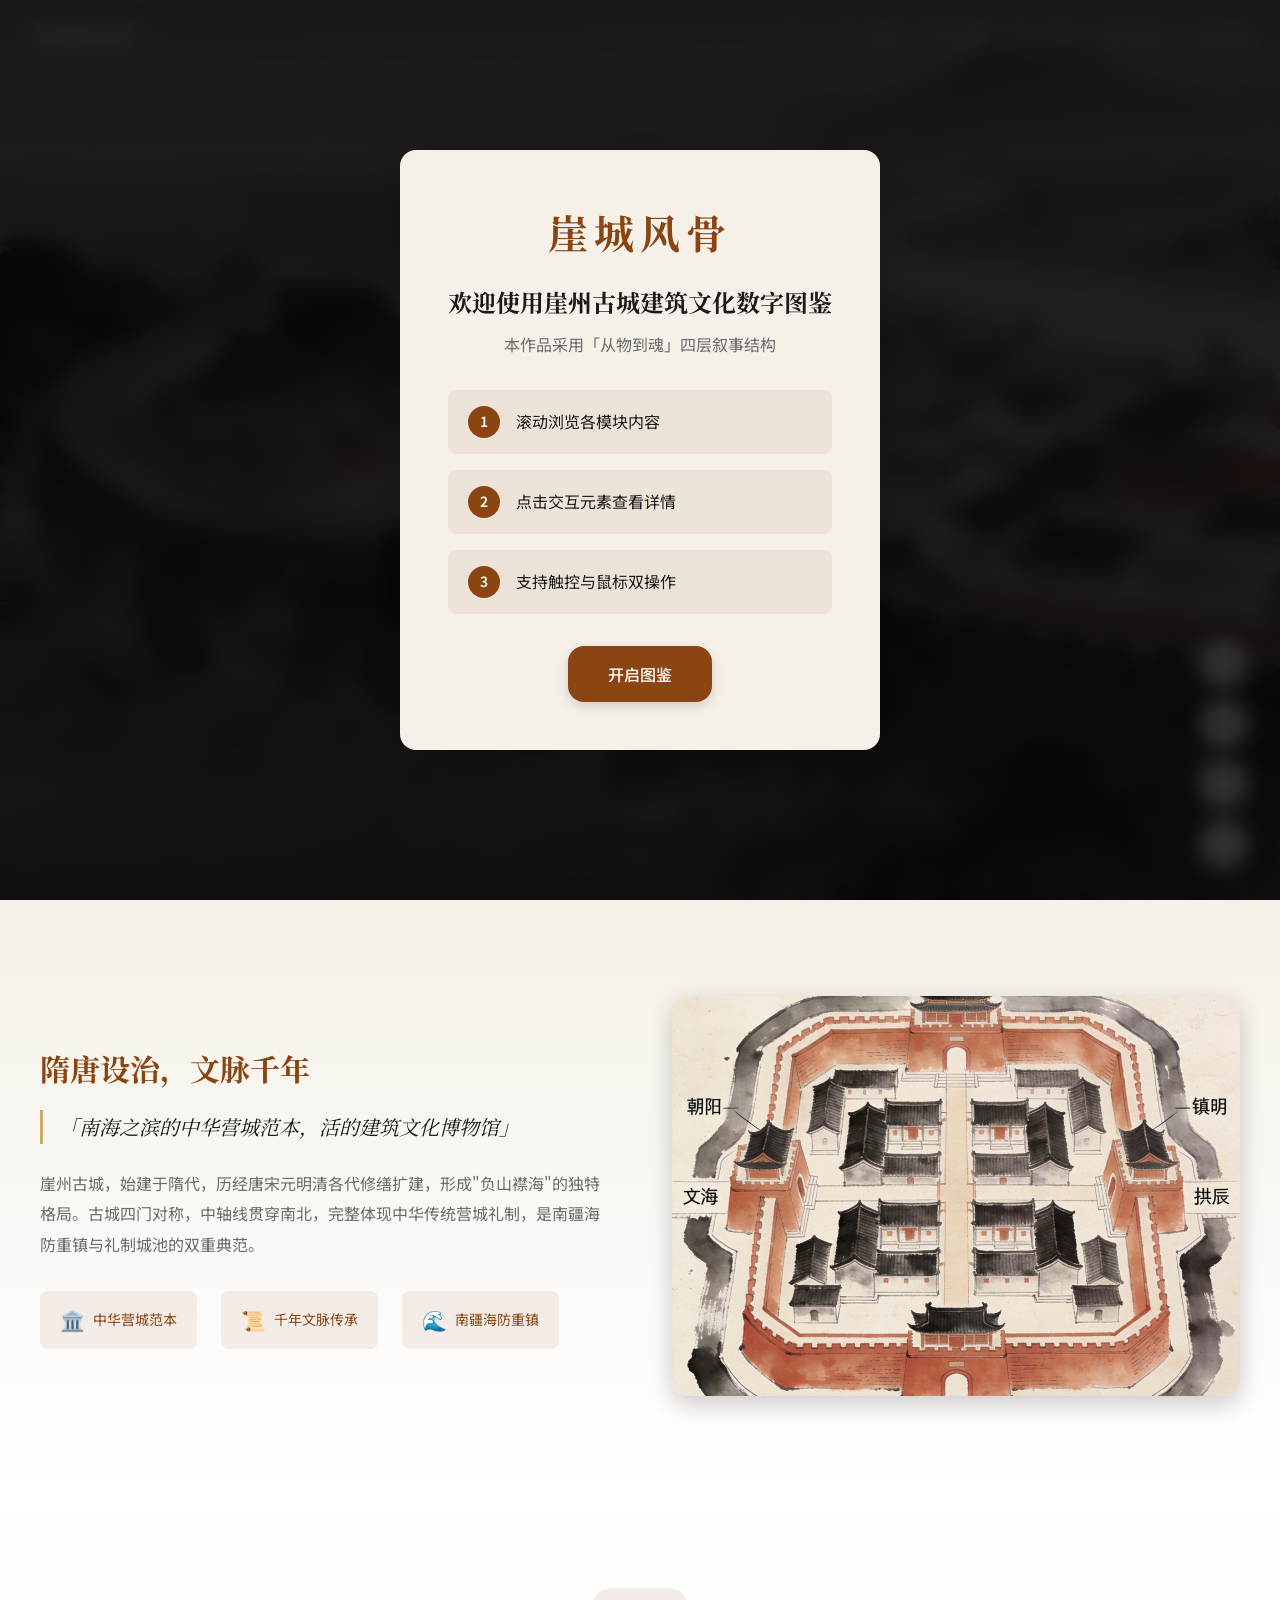
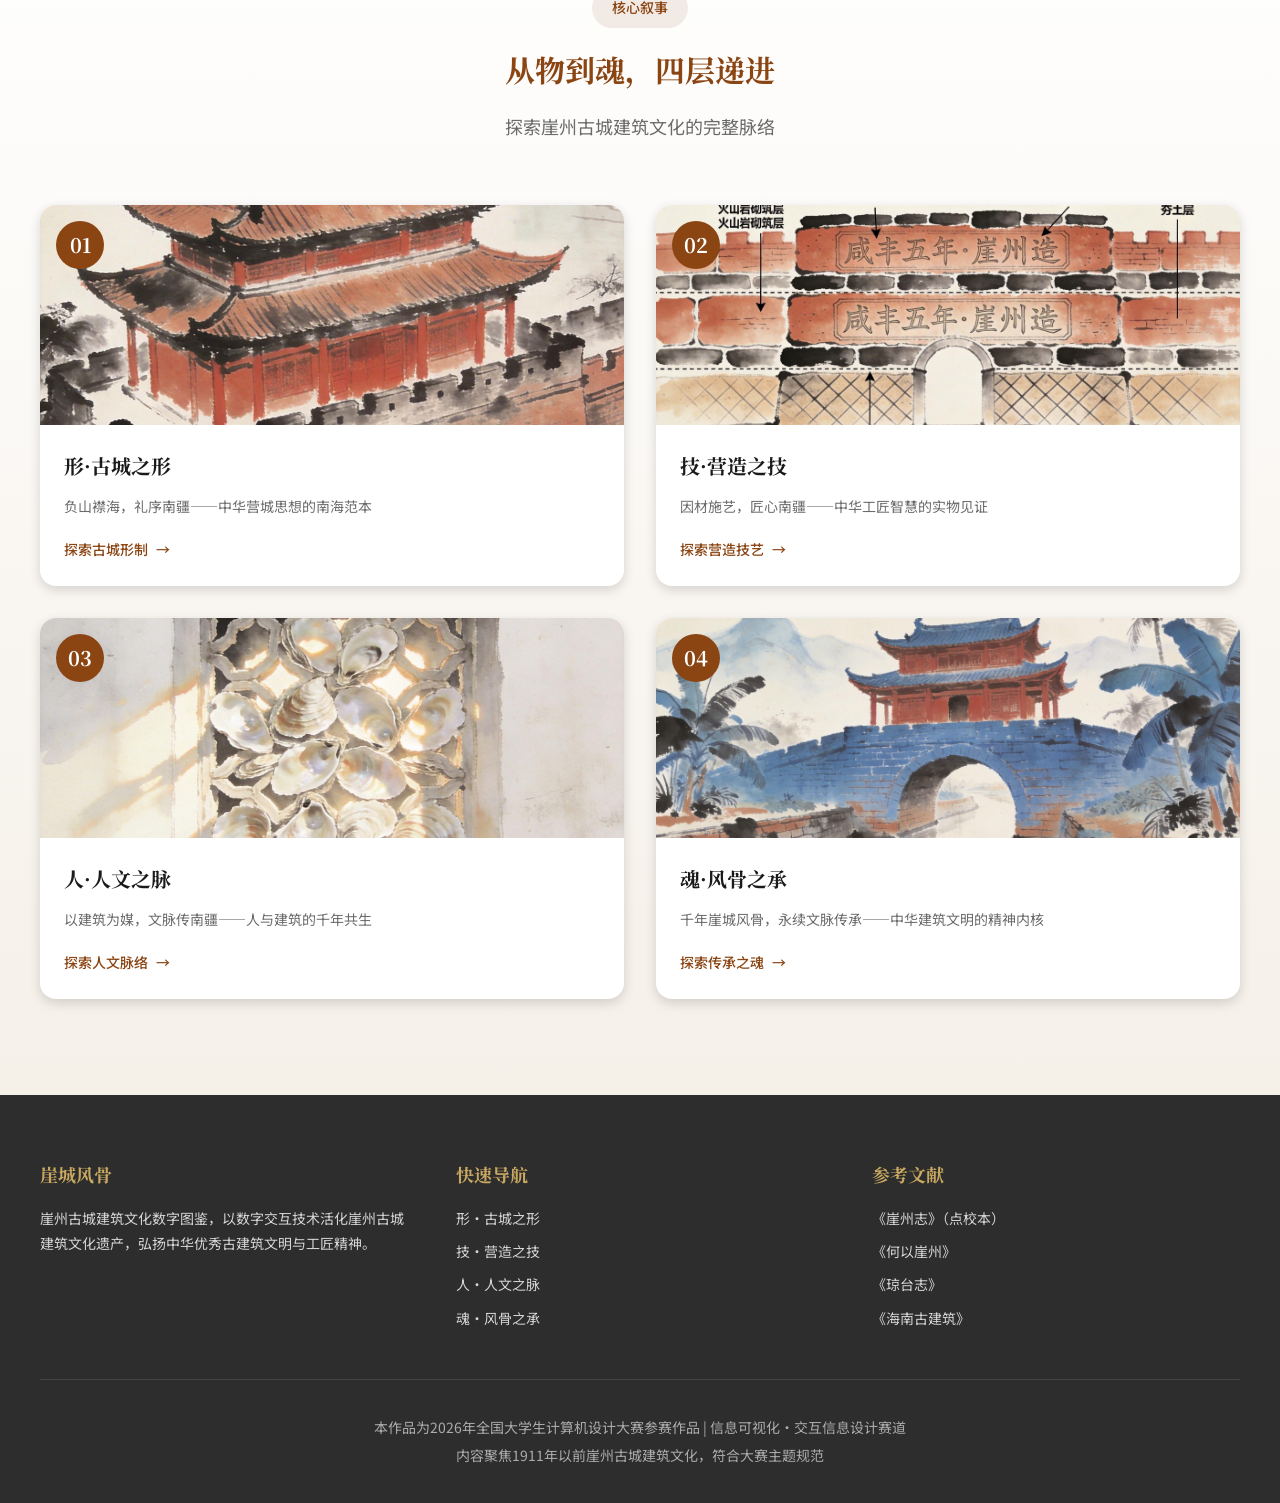
==== index.html @ cbce1f26 "Initial commit" ====
<!DOCTYPE html>
<html lang="zh-CN">
<head>
    <meta charset="UTF-8">
    <meta name="viewport" content="width=device-width, initial-scale=1.0">
    <meta name="description" content="崖城风骨——崖州古城建筑文化数字图鉴，全国大学生计算机设计大赛交互信息设计作品">
    <title>崖城风骨——崖州古城建筑文化数字图鉴</title>
    <link rel="stylesheet" href="css/global.css">
    <link rel="stylesheet" href="css/index.css">
    <link rel="preconnect" href="https://fonts.googleapis.com">
    <link href="https://fonts.googleapis.com/css2?family=Noto+Serif+SC:wght@400;600;700&family=Noto+Sans+SC:wght@300;400;500;700&display=swap" rel="stylesheet">
</head>
<body>
    <!-- 页面进度条 -->
    <div class="page-progress"></div>

    <!-- 引导蒙层 -->
    <div class="guide-overlay">
        <div class="guide-content">
            <div class="guide-logo">崖城风骨</div>
            <h3>欢迎使用崖州古城建筑文化数字图鉴</h3>
            <p class="guide-subtitle">本作品采用「从物到魂」四层叙事结构</p>
            <div class="guide-steps">
                <div class="guide-step">
                    <span class="step-num">1</span>
                    <span>滚动浏览各模块内容</span>
                </div>
                <div class="guide-step">
                    <span class="step-num">2</span>
                    <span>点击交互元素查看详情</span>
                </div>
                <div class="guide-step">
                    <span class="step-num">3</span>
                    <span>支持触控与鼠标双操作</span>
                </div>
            </div>
            <button id="guide-close" class="btn-primary">开启图鉴</button>
        </div>
    </div>

    <!-- 弹窗 -->
    <div class="modal">
        <div class="modal-content">
            <button class="modal-close">&times;</button>
            <div class="modal-body"></div>
        </div>
    </div>

    <!-- 全局导航 -->
    <nav class="navbar">
        <div class="nav-brand">
            <span class="nav-logo">崖城风骨</span>
        </div>
        <ul class="nav-menu">
            <li><a href="index.html" class="nav-link active">首页</a></li>
            <li><a href="pages/page-shape.html" class="nav-link">形·古城</a></li>
            <li><a href="pages/page-technology.html" class="nav-link">技·营造</a></li>
            <li><a href="pages/page-people.html" class="nav-link">人·人文</a></li>
            <li><a href="pages/page-spirit.html" class="nav-link">魂·传承</a></li>
            <li><a href="pages/page-intro.html" class="nav-link">设计说明</a></li>
        </ul>
        <button class="nav-toggle">
            <span></span>
            <span></span>
            <span></span>
        </button>
    </nav>

    <!-- 全局控件 -->
    <!-- 智能信息查询助手 -->
    <div class="assistant-float" id="assistant-float">
        <div class="assistant-header" id="assistant-header">
            <div class="assistant-title">
                <span class="assistant-icon">🤖</span>
                <span>崖城智查</span>
            </div>
            <div class="assistant-controls">
                <button class="assistant-btn" id="assistant-min" title="最小化">
                    <svg viewBox="0 0 24 24" fill="none" stroke="currentColor" stroke-width="2">
                        <line x1="6" y1="12" x2="18" y2="12"/>
                    </svg>
                </button>
                <button class="assistant-btn" id="assistant-close" title="关闭">
                    <svg viewBox="0 0 24 24" fill="none" stroke="currentColor" stroke-width="2">
                        <line x1="18" y1="6" x2="6" y2="18"/>
                        <line x1="6" y1="6" x2="18" y2="18"/>
                    </svg>
                </button>
            </div>
        </div>
        
        <div class="assistant-content">
            <div class="assistant-search">
                <input type="text" id="assistant-input" placeholder="搜索崖州古城相关信息..." />
                <button id="assistant-search-btn">
                    <svg viewBox="0 0 24 24" fill="none" stroke="currentColor" stroke-width="2">
                        <circle cx="11" cy="11" r="8"/>
                        <line x1="21" y1="21" x2="16.65" y2="16.65"/>
                    </svg>
                </button>
            </div>
            
            <div class="assistant-categories">
                <button class="category-btn active" data-category="all">全部</button>
                <button class="category-btn" data-category="history">历史沿革</button>
                <button class="category-btn" data-category="officials">官员信息</button>
                <button class="category-btn" data-category="architecture">建筑布局</button>
                <button class="category-btn" data-category="literature">历史文献</button>
            </div>
            
            <div class="assistant-results" id="assistant-results">
                <div class="results-loading" id="results-loading">
                    <div class="loading-spinner"></div>
                    <span>正在查询中...</span>
                </div>
                <div class="results-empty" id="results-empty">
                    <span>暂无搜索结果，请输入关键词查询</span>
                </div>
                <div class="results-list" id="results-list"></div>
            </div>
            
            <div class="assistant-pagination" id="assistant-pagination"></div>
        </div>
        
        <div class="assistant-resize" id="assistant-resize"></div>
    </div>
    
    <div class="global-controls">
        <button id="assistant-toggle" class="control-btn" title="智能助手">
            <span>🤖</span>
        </button>
        <button id="audio-btn" class="control-btn" title="背景音乐">
            <svg viewBox="0 0 24 24" fill="none" stroke="currentColor" stroke-width="2">
                <path d="M11 5L6 9H2v6h4l5 4V5z"/>
                <line x1="23" y1="9" x2="17" y2="15"/>
                <line x1="17" y1="9" x2="23" y2="15"/>
            </svg>
        </button>
        <button id="font-btn" class="control-btn" title="字体大小">
            <svg viewBox="0 0 24 24" fill="none" stroke="currentColor" stroke-width="2">
                <path d="M4 7V4h16v3M9 20h6M12 4v16"/>
            </svg>
        </button>
        <button id="top-btn" class="control-btn" title="回到顶部">
            <svg viewBox="0 0 24 24" fill="none" stroke="currentColor" stroke-width="2">
                <path d="M12 19V5M5 12l7-7 7 7"/>
            </svg>
        </button>
    </div>

    <!-- 首屏KV -->
    <section class="hero">
        <div class="hero-bg">
            <img src="images/bg/hero-bg.jpg" alt="崖州古城">
        </div>
        <div class="hero-overlay"></div>
        <div class="hero-particles" id="hero-particles"></div>
        <div class="hero-content">
            <div class="hero-badge">全国大学生计算机设计大赛参赛作品</div>
            <h1 class="hero-title">
                <span class="title-main">崖城风骨</span>
                <span class="title-sub">——崖州古城建筑文化数字图鉴</span>
            </h1>
            <p class="hero-desc">中华传统营城理念的南疆实践</p>
            <div class="hero-stats">
                <div class="stat-item">
                    <span class="stat-num">1300</span>
                    <span class="stat-label">年历史</span>
                </div>
                <div class="stat-divider"></div>
                <div class="stat-item">
                    <span class="stat-num">4</span>
                    <span class="stat-label">座城门</span>
                </div>
                <div class="stat-divider"></div>
                <div class="stat-item">
                    <span class="stat-num">6</span>
                    <span class="stat-label">大维度</span>
                </div>
            </div>
            <button id="start-btn" class="btn-start">
                <span>开启崖州风骨之旅</span>
                <svg viewBox="0 0 24 24" fill="none" stroke="currentColor" stroke-width="2">
                    <path d="M7 13l5 5 5-5M7 6l5 5 5-5"/>
                </svg>
            </button>
        </div>
        <div class="scroll-hint">
            <span>向下滚动探索</span>
            <div class="scroll-arrow"></div>
        </div>
    </section>

    <!-- 叙事开篇 -->
    <section class="intro-section">
        <div class="container">
            <div class="intro-content scroll-reveal">
                <div class="intro-text">
                    <h2 class="section-title">隋唐设治，文脉千年</h2>
                    <p class="intro-quote">「南海之滨的中华营城范本，活的建筑文化博物馆」</p>
                    <p class="intro-desc">崖州古城，始建于隋代，历经唐宋元明清各代修缮扩建，形成"负山襟海"的独特格局。古城四门对称，中轴线贯穿南北，完整体现中华传统营城礼制，是南疆海防重镇与礼制城池的双重典范。</p>
                    <div class="intro-features">
                        <div class="feature-item">
                            <span class="feature-icon">🏛️</span>
                            <span>中华营城范本</span>
                        </div>
                        <div class="feature-item">
                            <span class="feature-icon">📜</span>
                            <span>千年文脉传承</span>
                        </div>
                        <div class="feature-item">
                            <span class="feature-icon">🌊</span>
                            <span>南疆海防重镇</span>
                        </div>
                    </div>
                </div>
                <div class="intro-image">
                    <img src="images/content/city-plan.jpg" alt="崖州古城平面图">
                </div>
            </div>
        </div>
    </section>

    <!-- 四层叙事入口 -->
    <section class="narrative-section" id="narrative">
        <div class="container">
            <div class="section-header scroll-reveal">
                <span class="section-tag">核心叙事</span>
                <h2 class="section-title">从物到魂，四层递进</h2>
                <p class="section-subtitle">探索崖州古城建筑文化的完整脉络</p>
            </div>
            <div class="narrative-cards">
                <a href="pages/page-shape.html" class="narrative-card scroll-reveal delay-1">
                    <div class="card-image">
                        <img src="images/content/gate-south.jpg" alt="古城之形">
                        <div class="card-overlay">
                            <span class="card-num">01</span>
                        </div>
                    </div>
                    <div class="card-content">
                        <h3>形·古城之形</h3>
                        <p>负山襟海，礼序南疆——中华营城思想的南海范本</p>
                        <span class="card-link">探索古城形制 <span class="arrow">→</span></span>
                    </div>
                </a>
                <a href="pages/page-technology.html" class="narrative-card scroll-reveal delay-2">
                    <div class="card-image">
                        <img src="images/content/wall-structure.jpg" alt="营造之技">
                        <div class="card-overlay">
                            <span class="card-num">02</span>
                        </div>
                    </div>
                    <div class="card-content">
                        <h3>技·营造之技</h3>
                        <p>因材施艺，匠心南疆——中华工匠智慧的实物见证</p>
                        <span class="card-link">探索营造技艺 <span class="arrow">→</span></span>
                    </div>
                </a>
                <a href="pages/page-people.html" class="narrative-card scroll-reveal delay-3">
                    <div class="card-image">
                        <img src="images/content/oyster-window.jpg" alt="人文之脉">
                        <div class="card-overlay">
                            <span class="card-num">03</span>
                        </div>
                    </div>
                    <div class="card-content">
                        <h3>人·人文之脉</h3>
                        <p>以建筑为媒，文脉传南疆——人与建筑的千年共生</p>
                        <span class="card-link">探索人文脉络 <span class="arrow">→</span></span>
                    </div>
                </a>
                <a href="pages/page-spirit.html" class="narrative-card scroll-reveal delay-4">
                    <div class="card-image">
                        <img src="images/content/guangji-bridge.jpg" alt="风骨之承">
                        <div class="card-overlay">
                            <span class="card-num">04</span>
                        </div>
                    </div>
                    <div class="card-content">
                        <h3>魂·风骨之承</h3>
                        <p>千年崖城风骨，永续文脉传承——中华建筑文明的精神内核</p>
                        <span class="card-link">探索传承之魂 <span class="arrow">→</span></span>
                    </div>
                </a>
            </div>
        </div>
    </section>

    <!-- 页脚 -->
    <footer class="footer">
        <div class="footer-content">
            <div class="footer-section">
                <h4>崖城风骨</h4>
                <p>崖州古城建筑文化数字图鉴，以数字交互技术活化崖州古城建筑文化遗产，弘扬中华优秀古建筑文明与工匠精神。</p>
            </div>
            <div class="footer-section">
                <h4>快速导航</h4>
                <ul>
                    <li><a href="pages/page-shape.html">形·古城之形</a></li>
                    <li><a href="pages/page-technology.html">技·营造之技</a></li>
                    <li><a href="pages/page-people.html">人·人文之脉</a></li>
                    <li><a href="pages/page-spirit.html">魂·风骨之承</a></li>
                </ul>
            </div>
            <div class="footer-section">
                <h4>参考文献</h4>
                <ul>
                    <li>《崖州志》（点校本）</li>
                    <li>《何以崖州》</li>
                    <li>《琼台志》</li>
                    <li>《海南古建筑》</li>
                </ul>
            </div>
        </div>
        <div class="footer-bottom">
            <p>本作品为2026年全国大学生计算机设计大赛参赛作品 | 信息可视化·交互信息设计赛道</p>
            <p>内容聚焦1911年以前崖州古城建筑文化，符合大赛主题规范</p>
        </div>
    </footer>

    <script src="js/global.js"></script>
    <script src="js/index.js"></script>
</body>
</html>
---- css/global.css ----
/**
 * 全局样式 - 崖城风骨
 * 国赛级多页面Web作品
 */

/* ===== CSS变量定义 ===== */
:root {
    /* 主色调 */
    --color-rock: #2D2D2D;
    --color-rock-light: #3D3D3D;
    --color-ochre: #8B4513;
    --color-ochre-light: #A0522D;
    --color-river: #2F5D7A;
    --color-river-light: #4A7A9A;
    --color-paper: #F5F0E8;
    --color-paper-dark: #E8E0D0;
    --color-gold: #C9A961;
    --color-gold-light: #D4B872;
    --color-ink: #1A1A1A;
    --color-stone: #6B6B6B;
    --color-white: #FFFFFF;
    
    /* 辅助色 */
    --color-wood: #8B7355;
    --color-stone-blue: #4A5568;
    
    /* 字体 */
    --font-serif: 'Noto Serif SC', 'Source Han Serif SC', 'SimSun', serif;
    --font-sans: 'Noto Sans SC', 'Source Han Sans SC', 'Microsoft YaHei', sans-serif;
    
    /* 间距 */
    --spacing-xs: 0.5rem;
    --spacing-sm: 1rem;
    --spacing-md: 1.5rem;
    --spacing-lg: 2rem;
    --spacing-xl: 3rem;
    --spacing-2xl: 4rem;
    
    /* 圆角 */
    --radius-sm: 4px;
    --radius-md: 8px;
    --radius-lg: 16px;
    --radius-xl: 24px;
    
    /* 阴影 */
    --shadow-sm: 0 2px 4px rgba(0, 0, 0, 0.1);
    --shadow-md: 0 4px 12px rgba(0, 0, 0, 0.15);
    --shadow-lg: 0 8px 24px rgba(0, 0, 0, 0.2);
    --shadow-xl: 0 16px 48px rgba(0, 0, 0, 0.25);
    
    /* 过渡 */
    --transition-fast: 0.2s ease;
    --transition-normal: 0.3s ease;
    --transition-slow: 0.5s ease;
    
    /* 字体大小 */
    --text-xs: 0.75rem;
    --text-sm: 0.875rem;
    --text-base: 1rem;
    --text-lg: 1.125rem;
    --text-xl: 1.25rem;
    --text-2xl: 1.5rem;
    --text-3xl: 1.875rem;
    --text-4xl: 2.25rem;
    --text-5xl: 3rem;
}

/* ===== 重置样式 ===== */
*, *::before, *::after {
    box-sizing: border-box;
    margin: 0;
    padding: 0;
}

html {
    font-size: 16px;
    scroll-behavior: smooth;
    -webkit-text-size-adjust: 100%;
}

body {
    font-family: var(--font-sans);
    font-size: var(--text-base);
    line-height: 1.7;
    color: var(--color-ink);
    background-color: var(--color-paper);
    overflow-x: hidden;
}

img {
    max-width: 100%;
    height: auto;
    display: block;
}

a {
    text-decoration: none;
    color: inherit;
}

ul, ol {
    list-style: none;
}

button {
    font-family: inherit;
    cursor: pointer;
    border: none;
    background: none;
}

/* ===== 滚动条样式 ===== */
::-webkit-scrollbar {
    width: 8px;
}

::-webkit-scrollbar-track {
    background: var(--color-paper);
}

::-webkit-scrollbar-thumb {
    background: var(--color-ochre);
    border-radius: 4px;
}

::-webkit-scrollbar-thumb:hover {
    background: var(--color-ochre-light);
}

/* ===== 选中文字样式 ===== */
::selection {
    background: rgba(139, 69, 19, 0.3);
    color: var(--color-ink);
}

/* ===== 全局导航 ===== */
.navbar {
    position: fixed;
    top: 0;
    left: 0;
    right: 0;
    z-index: 1000;
    display: flex;
    align-items: center;
    justify-content: space-between;
    padding: 1rem 2rem;
    background: transparent;
    transition: all var(--transition-normal);
}

.navbar.scrolled {
    background: rgba(245, 240, 232, 0.95);
    backdrop-filter: blur(10px);
    box-shadow: var(--shadow-sm);
}

.nav-brand {
    display: flex;
    align-items: center;
    gap: 0.5rem;
}

.nav-logo {
    font-family: var(--font-serif);
    font-size: 1.5rem;
    font-weight: 700;
    color: var(--color-white);
    letter-spacing: 0.1em;
    transition: color var(--transition-normal);
}

.navbar.scrolled .nav-logo {
    color: var(--color-ochre);
}

.nav-menu {
    display: flex;
    gap: 2rem;
}

.nav-link {
    position: relative;
    font-size: var(--text-sm);
    font-weight: 500;
    color: rgba(255, 255, 255, 0.9);
    padding: 0.5rem 0;
    transition: color var(--transition-normal);
}

.navbar.scrolled .nav-link {
    color: var(--color-ink);
}

.nav-link::after {
    content: '';
    position: absolute;
    bottom: 0;
    left: 0;
    width: 0;
    height: 2px;
    background: var(--color-gold);
    transition: width var(--transition-normal);
}

.nav-link:hover::after,
.nav-link.active::after {
    width: 100%;
}

.nav-link:hover,
.nav-link.active {
    color: var(--color-gold);
}

.navbar.scrolled .nav-link:hover,
.navbar.scrolled .nav-link.active {
    color: var(--color-ochre);
}

.nav-toggle {
    display: none;
    flex-direction: column;
    gap: 5px;
    padding: 5px;
}

.nav-toggle span {
    display: block;
    width: 25px;
    height: 2px;
    background: var(--color-white);
    transition: all var(--transition-normal);
}

.navbar.scrolled .nav-toggle span {
    background: var(--color-ink);
}

/* ===== 全局控件 ===== */
.global-controls {
    position: fixed;
    bottom: 2rem;
    right: 2rem;
    z-index: 999;
    display: flex;
    flex-direction: column;
    gap: 0.75rem;
}

.control-btn {
    width: 48px;
    height: 48px;
    display: flex;
    align-items: center;
    justify-content: center;
    background: var(--color-white);
    border-radius: 50%;
    box-shadow: var(--shadow-md);
    transition: all var(--transition-normal);
}

.control-btn:hover {
    transform: scale(1.1);
    box-shadow: var(--shadow-lg);
}

.control-btn svg {
    width: 20px;
    height: 20px;
    color: var(--color-ochre);
}

.control-btn.playing svg {
    color: var(--color-river);
}

/* ===== 页面进度条 ===== */
.page-progress {
    position: fixed;
    left: 0;
    top: 0;
    width: 4px;
    height: 0;
    background: linear-gradient(to bottom, var(--color-ochre), var(--color-gold));
    z-index: 1001;
    transition: height 0.1s linear;
}

/* ===== 弹窗样式 ===== */
.modal {
    position: fixed;
    top: 0;
    left: 0;
    right: 0;
    bottom: 0;
    z-index: 2000;
    display: flex;
    align-items: center;
    justify-content: center;
    background: rgba(0, 0, 0, 0.7);
    backdrop-filter: blur(5px);
    opacity: 0;
    visibility: hidden;
    transition: all var(--transition-normal);
}

.modal.active {
    opacity: 1;
    visibility: visible;
}

.modal-content {
    position: relative;
    max-width: 700px;
    max-height: 85vh;
    margin: 1rem;
    padding: 2.5rem;
    background: var(--color-paper);
    border-radius: var(--radius-lg);
    overflow-y: auto;
    transform: scale(0.9);
    transition: transform var(--transition-normal);
}

.modal.active .modal-content {
    transform: scale(1);
}

.modal-close {
    position: absolute;
    top: 1rem;
    right: 1rem;
    width: 36px;
    height: 36px;
    display: flex;
    align-items: center;
    justify-content: center;
    font-size: 1.5rem;
    color: var(--color-stone);
    background: transparent;
    border-radius: 50%;
    transition: all var(--transition-fast);
}

.modal-close:hover {
    color: var(--color-ochre);
    background: var(--color-paper-dark);
}

/* ===== 引导蒙层 ===== */
.guide-overlay {
    position: fixed;
    top: 0;
    left: 0;
    right: 0;
    bottom: 0;
    z-index: 3000;
    display: flex;
    align-items: center;
    justify-content: center;
    background: rgba(0, 0, 0, 0.8);
    backdrop-filter: blur(10px);
    opacity: 0;
    visibility: hidden;
    transition: all var(--transition-normal);
}

.guide-overlay.active {
    opacity: 1;
    visibility: visible;
}

.guide-content {
    max-width: 520px;
    padding: 3rem;
    background: var(--color-paper);
    border-radius: var(--radius-lg);
    text-align: center;
    transform: scale(0.9) translateY(20px);
    transition: all var(--transition-normal);
    box-shadow: var(--shadow-xl);
}

.guide-overlay.active .guide-content {
    transform: scale(1) translateY(0);
}

.guide-logo {
    font-family: var(--font-serif);
    font-size: 2.5rem;
    font-weight: 700;
    color: var(--color-ochre);
    margin-bottom: 1rem;
    letter-spacing: 0.15em;
}

.guide-content h3 {
    font-family: var(--font-serif);
    font-size: var(--text-2xl);
    color: var(--color-ink);
    margin-bottom: 0.5rem;
}

.guide-subtitle {
    color: var(--color-stone);
    margin-bottom: 2rem;
}

.guide-steps {
    display: flex;
    flex-direction: column;
    gap: 1rem;
    margin-bottom: 2rem;
    text-align: left;
}

.guide-step {
    display: flex;
    align-items: center;
    gap: 1rem;
    padding: 1rem 1.25rem;
    background: rgba(139, 69, 19, 0.08);
    border-radius: var(--radius-md);
    transition: all 0.3s ease;
}

.guide-step:hover {
    transform: translateX(5px);
    background: rgba(139, 69, 19, 0.12);
}

.step-num {
    width: 32px;
    height: 32px;
    display: flex;
    align-items: center;
    justify-content: center;
    background: var(--color-ochre);
    color: var(--color-white);
    font-size: var(--text-sm);
    font-weight: 600;
    border-radius: 50%;
    flex-shrink: 0;
}

/* ===== 按钮样式 ===== */
.btn-primary {
    display: inline-flex;
    align-items: center;
    justify-content: center;
    gap: var(--spacing-xs);
    padding: 1rem 2.5rem;
    background: var(--color-ochre);
    color: var(--color-white);
    font-size: var(--text-base);
    font-weight: 500;
    border-radius: var(--radius-lg);
    transition: all var(--transition-normal);
    box-shadow: var(--shadow-md);
}

.btn-primary:hover {
    background: var(--color-ochre-light);
    transform: translateY(-2px);
    box-shadow: var(--shadow-lg);
}

.btn-outline {
    display: inline-flex;
    align-items: center;
    justify-content: center;
    gap: var(--spacing-xs);
    padding: 1rem 2.5rem;
    background: transparent;
    color: var(--color-ochre);
    font-size: var(--text-base);
    font-weight: 500;
    border: 2px solid var(--color-ochre);
    border-radius: var(--radius-lg);
    transition: all var(--transition-normal);
}

.btn-outline:hover {
    background: var(--color-ochre);
    color: var(--color-white);
    transform: translateY(-2px);
}

/* ===== 动画 ===== */
@keyframes fadeIn {
    from { opacity: 0; }
    to { opacity: 1; }
}

@keyframes fadeInUp {
    from {
        opacity: 0;
        transform: translateY(30px);
    }
    to {
        opacity: 1;
        transform: translateY(0);
    }
}

@keyframes fadeInDown {
    from {
        opacity: 0;
        transform: translateY(-30px);
    }
    to {
        opacity: 1;
        transform: translateY(0);
    }
}

@keyframes pulseGlow {
    0%, 100% {
        box-shadow: 0 0 0 0 rgba(201, 169, 97, 0.4);
    }
    50% {
        box-shadow: 0 0 20px 5px rgba(201, 169, 97, 0.2);
    }
}

@keyframes float {
    0%, 100% {
        transform: translateY(0);
    }
    50% {
        transform: translateY(-10px);
    }
}

/* ===== 智能信息查询助手 ===== */
.assistant-float {
    position: fixed;
    top: 100px;
    right: 100px;
    width: 420px;
    max-width: calc(100% - 20px);
    height: 500px;
    background: var(--color-white);
    border-radius: var(--radius-lg);
    box-shadow: var(--shadow-xl);
    z-index: 9999;
    display: none;
    flex-direction: column;
    overflow: hidden;
    resize: both;
    min-width: 320px;
    min-height: 400px;
}

.assistant-header {
    display: flex;
    align-items: center;
    justify-content: space-between;
    padding: 1rem 1.25rem;
    background: linear-gradient(135deg, var(--color-ochre), var(--color-ochre-light));
    color: var(--color-white);
    cursor: move;
}

.assistant-title {
    display: flex;
    align-items: center;
    gap: 0.75rem;
    font-family: var(--font-serif);
    font-size: var(--text-lg);
    font-weight: 600;
}

.assistant-icon {
    font-size: 1.5rem;
}

.assistant-controls {
    display: flex;
    gap: 0.5rem;
}

.assistant-btn {
    width: 32px;
    height: 32px;
    display: flex;
    align-items: center;
    justify-content: center;
    background: rgba(255, 255, 255, 0.2);
    border: none;
    border-radius: 50%;
    color: var(--color-white);
    cursor: pointer;
    transition: all var(--transition-fast);
}

.assistant-btn:hover {
    background: rgba(255, 255, 255, 0.3);
    transform: scale(1.05);
}

.assistant-btn svg {
    width: 16px;
    height: 16px;
}

.assistant-content {
    flex: 1;
    display: flex;
    flex-direction: column;
    overflow: hidden;
}

.assistant-search {
    display: flex;
    gap: 0.5rem;
    padding: 1rem;
    border-bottom: 1px solid var(--color-paper-dark);
}

.assistant-search input {
    flex: 1;
    padding: 0.75rem 1rem;
    border: 2px solid var(--color-paper-dark);
    border-radius: var(--radius-md);
    font-size: var(--text-sm);
    transition: border-color var(--transition-fast);
}

.assistant-search input:focus {
    outline: none;
    border-color: var(--color-ochre);
}

.assistant-search button {
    width: 44px;
    height: 44px;
    display: flex;
    align-items: center;
    justify-content: center;
    background: var(--color-ochre);
    border: none;
    border-radius: var(--radius-md);
    color: var(--color-white);
    cursor: pointer;
    transition: all var(--transition-fast);
}

.assistant-search button:hover {
    background: var(--color-ochre-light);
    transform: scale(1.05);
}

.assistant-search button svg {
    width: 18px;
    height: 18px;
}

.assistant-categories {
    display: flex;
    gap: 0.5rem;
    padding: 0.75rem 1rem;
    border-bottom: 1px solid var(--color-paper-dark);
    overflow-x: auto;
}

.category-btn {
    padding: 0.5rem 1rem;
    background: var(--color-paper);
    border: none;
    border-radius: 50px;
    font-size: var(--text-sm);
    color: var(--color-stone);
    cursor: pointer;
    transition: all var(--transition-fast);
    white-space: nowrap;
}

.category-btn:hover {
    background: rgba(139, 69, 19, 0.1);
    color: var(--color-ochre);
}

.category-btn.active {
    background: var(--color-ochre);
    color: var(--color-white);
}

.assistant-results {
    flex: 1;
    padding: 1rem;
    overflow-y: auto;
}

.results-loading,
.results-empty {
    display: flex;
    flex-direction: column;
    align-items: center;
    justify-content: center;
    padding: 3rem 1rem;
    color: var(--color-stone);
}

.results-loading .loading-spinner {
    width: 40px;
    height: 40px;
    border: 3px solid var(--color-paper-dark);
    border-top-color: var(--color-ochre);
    border-radius: 50%;
    animation: spin 1s linear infinite;
    margin-bottom: 1rem;
}

@keyframes spin {
    to { transform: rotate(360deg); }
}

.results-list {
    display: flex;
    flex-direction: column;
    gap: 1rem;
}

.result-item {
    padding: 1rem;
    background: var(--color-paper);
    border-radius: var(--radius-md);
    cursor: pointer;
    transition: all var(--transition-fast);
}

.result-item:hover {
    background: rgba(139, 69, 19, 0.08);
    transform: translateX(5px);
}

.result-item h4 {
    font-family: var(--font-serif);
    font-size: var(--text-base);
    color: var(--color-ochre);
    margin-bottom: 0.5rem;
}

.result-item p {
    font-size: var(--text-sm);
    color: var(--color-stone);
    line-height: 1.6;
    display: -webkit-box;
    -webkit-line-clamp: 3;
    -webkit-box-orient: vertical;
    overflow: hidden;
}

.result-item .result-meta {
    display: flex;
    gap: 1rem;
    margin-top: 0.75rem;
    font-size: var(--text-xs);
    color: var(--color-stone);
}

.result-item .result-category {
    padding: 0.25rem 0.75rem;
    background: rgba(139, 69, 19, 0.1);
    border-radius: 50px;
    color: var(--color-ochre);
}

.result-detail {
    padding: 1rem;
    background: var(--color-paper);
    border-radius: var(--radius-md);
    margin-top: 0.5rem;
    display: none;
}

.result-detail.active {
    display: block;
}

.result-detail h5 {
    font-family: var(--font-serif);
    font-size: var(--text-base);
    color: var(--color-ink);
    margin-bottom: 0.75rem;
}

.result-detail p {
    font-size: var(--text-sm);
    color: var(--color-stone);
    line-height: 1.8;
    margin-bottom: 0.75rem;
}

.result-detail .detail-list {
    margin-left: 1.25rem;
    list-style-type: disc;
}

.result-detail .detail-list li {
    font-size: var(--text-sm);
    color: var(--color-stone);
    line-height: 1.6;
    margin-bottom: 0.25rem;
}

.assistant-pagination {
    display: flex;
    align-items: center;
    justify-content: center;
    gap: 0.5rem;
    padding: 1rem;
    border-top: 1px solid var(--color-paper-dark);
}

.pagination-btn {
    padding: 0.5rem 1rem;
    background: var(--color-paper);
    border: none;
    border-radius: var(--radius-sm);
    font-size: var(--text-sm);
    color: var(--color-stone);
    cursor: pointer;
    transition: all var(--transition-fast);
}

.pagination-btn:hover:not(:disabled) {
    background: var(--color-ochre);
    color: var(--color-white);
}

.pagination-btn:disabled {
    opacity: 0.5;
    cursor: not-allowed;
}

.pagination-btn.active {
    background: var(--color-ochre);
    color: var(--color-white);
}

.pagination-info {
    font-size: var(--text-sm);
    color: var(--color-stone);
    margin-right: 0.5rem;
}

.assistant-resize {
    position: absolute;
    right: 0;
    bottom: 0;
    width: 12px;
    height: 12px;
    background: var(--color-paper-dark);
    cursor: se-resize;
    border-radius: 0 0 var(--radius-lg) 0;
}

/* ===== 页脚样式 ===== */
.footer {
    background: var(--color-rock);
    color: var(--color-white);
    padding: 4rem 2rem 2rem;
}

.footer-content {
    max-width: 1200px;
    margin: 0 auto;
    display: grid;
    grid-template-columns: repeat(3, 1fr);
    gap: 3rem;
    margin-bottom: 3rem;
}

.footer-section h4 {
    font-family: var(--font-serif);
    font-size: var(--text-lg);
    color: var(--color-gold);
    margin-bottom: 1rem;
}

.footer-section p,
.footer-section li {
    font-size: var(--text-sm);
    color: rgba(255, 255, 255, 0.8);
    line-height: 1.8;
}

.footer-section ul {
    display: flex;
    flex-direction: column;
    gap: 0.5rem;
}

.footer-section a {
    transition: color var(--transition-fast);
}

.footer-section a:hover {
    color: var(--color-gold);
}

.footer-bottom {
    max-width: 1200px;
    margin: 0 auto;
    padding-top: 2rem;
    border-top: 1px solid rgba(255, 255, 255, 0.1);
    text-align: center;
}

.footer-bottom p {
    font-size: var(--text-sm);
    color: rgba(255, 255, 255, 0.6);
    margin: 0.25rem 0;
}

/* ===== 响应式 ===== */
@media (max-width: 992px) {
    .nav-menu {
        position: fixed;
        top: 60px;
        left: 0;
        right: 0;
        flex-direction: column;
        align-items: center;
        padding: 2rem;
        background: rgba(245, 240, 232, 0.98);
        backdrop-filter: blur(10px);
        transform: translateY(-150%);
        opacity: 0;
        visibility: hidden;
        transition: all var(--transition-normal);
    }
    
    .nav-menu.active {
        transform: translateY(0);
        opacity: 1;
        visibility: visible;
    }
    
    .nav-link {
        color: var(--color-ink) !important;
    }
    
    .nav-toggle {
        display: flex;
    }
    
    .footer-content {
        grid-template-columns: 1fr;
        gap: 2rem;
    }
}

@media (max-width: 768px) {
    .global-controls {
        bottom: 1rem;
        right: 1rem;
    }
    
    .guide-content {
        padding: 2rem;
        margin: 1rem;
    }
    
    .guide-logo {
        font-size: 2rem;
    }
    
    .footer {
        padding: 3rem 1rem 1.5rem;
    }
}
---- css/index.css ----
/**
 * 首页样式 - 崖城风骨
 */

/* ===== 首屏 ===== */
.hero {
    position: relative;
    height: 100vh;
    min-height: 700px;
    display: flex;
    align-items: center;
    justify-content: center;
    overflow: hidden;
}

.hero-bg {
    position: absolute;
    top: 0;
    left: 0;
    width: 100%;
    height: 100%;
    z-index: 1;
}

.hero-bg img {
    width: 100%;
    height: 100%;
    object-fit: cover;
    animation: slowZoom 25s ease-in-out infinite alternate;
}

@keyframes slowZoom {
    0% { transform: scale(1); }
    100% { transform: scale(1.1); }
}

.hero-overlay {
    position: absolute;
    top: 0;
    left: 0;
    width: 100%;
    height: 100%;
    background: linear-gradient(
        180deg,
        rgba(45, 45, 45, 0.6) 0%,
        rgba(45, 45, 45, 0.4) 40%,
        rgba(45, 45, 45, 0.5) 70%,
        rgba(45, 45, 45, 0.8) 100%
    );
    z-index: 2;
}

.hero-particles {
    position: absolute;
    top: 0;
    left: 0;
    width: 100%;
    height: 100%;
    z-index: 2;
    pointer-events: none;
    overflow: hidden;
}

.particle {
    position: absolute;
    width: 3px;
    height: 3px;
    background: rgba(201, 169, 97, 0.5);
    border-radius: 50%;
    animation: float 20s infinite ease-in-out;
}

@keyframes float {
    0%, 100% {
        transform: translateY(100vh) rotate(0deg);
        opacity: 0;
    }
    10% { opacity: 0.8; }
    90% { opacity: 0.8; }
    100% {
        transform: translateY(-100vh) rotate(720deg);
        opacity: 0;
    }
}

.hero-content {
    position: relative;
    z-index: 3;
    text-align: center;
    padding: 2rem;
    max-width: 900px;
}

.hero-badge {
    display: inline-block;
    padding: 0.5rem 1.5rem;
    background: rgba(201, 169, 97, 0.2);
    border: 1px solid var(--color-gold);
    color: var(--color-gold);
    font-size: var(--text-sm);
    border-radius: 50px;
    margin-bottom: 2rem;
    animation: fadeInDown 1s ease-out 0.3s both;
}

.hero-title {
    margin-bottom: 1.5rem;
}

.title-main {
    display: block;
    font-family: var(--font-serif);
    font-size: clamp(3rem, 10vw, 6rem);
    font-weight: 700;
    color: var(--color-white);
    text-shadow: 
        0 0 30px rgba(0, 0, 0, 0.5),
        0 0 60px rgba(0, 0, 0, 0.3);
    letter-spacing: 0.15em;
    animation: fadeInUp 1s ease-out 0.5s both;
}

.title-sub {
    display: block;
    font-family: var(--font-serif);
    font-size: clamp(1.125rem, 3vw, 1.75rem);
    font-weight: 400;
    color: rgba(255, 255, 255, 0.95);
    margin-top: 1rem;
    animation: fadeInUp 1s ease-out 0.7s both;
}

.hero-desc {
    font-size: clamp(1.125rem, 2.5vw, 1.5rem);
    color: rgba(255, 255, 255, 0.85);
    margin-bottom: 2rem;
    letter-spacing: 0.1em;
    animation: fadeInUp 1s ease-out 0.9s both;
}

.hero-stats {
    display: flex;
    justify-content: center;
    align-items: center;
    gap: 2rem;
    margin-bottom: 3rem;
    animation: fadeInUp 1s ease-out 1.1s both;
}

.stat-item {
    text-align: center;
}

.stat-num {
    display: block;
    font-family: var(--font-serif);
    font-size: 2.5rem;
    font-weight: 700;
    color: var(--color-gold);
    line-height: 1;
}

.stat-label {
    display: block;
    font-size: var(--text-sm);
    color: rgba(255, 255, 255, 0.7);
    margin-top: 0.25rem;
}

.stat-divider {
    width: 1px;
    height: 40px;
    background: rgba(255, 255, 255, 0.3);
}

.btn-start {
    display: inline-flex;
    align-items: center;
    gap: var(--spacing-sm);
    padding: 1rem 2.5rem;
    background: transparent;
    color: var(--color-white);
    font-size: var(--text-lg);
    font-weight: 500;
    border: 2px solid var(--color-gold);
    border-radius: var(--radius-lg);
    transition: all var(--transition-normal);
    animation: fadeInUp 1s ease-out 1.3s both, pulseGlow 2s ease-in-out 2s infinite;
    position: relative;
    overflow: hidden;
}

.btn-start::before {
    content: '';
    position: absolute;
    top: 0;
    left: -100%;
    width: 100%;
    height: 100%;
    background: linear-gradient(90deg, transparent, rgba(255, 255, 255, 0.2), transparent);
    transition: left 0.5s ease;
}

.btn-start:hover::before {
    left: 100%;
}

.btn-start:hover {
    background: var(--color-gold);
    color: var(--color-rock);
    transform: translateY(-3px);
    box-shadow: 0 10px 30px rgba(201, 169, 97, 0.4);
}

.btn-start svg {
    width: 20px;
    height: 20px;
    transition: transform var(--transition-normal);
}

.btn-start:hover svg {
    transform: translateY(3px);
}

.scroll-hint {
    position: absolute;
    bottom: 2.5rem;
    left: 50%;
    transform: translateX(-50%);
    z-index: 3;
    text-align: center;
    color: rgba(255, 255, 255, 0.7);
    font-size: var(--text-sm);
    animation: fadeIn 1s ease-out 1.5s both;
}

.scroll-arrow {
    width: 24px;
    height: 24px;
    margin: 0.75rem auto 0;
    border-right: 2px solid var(--color-gold);
    border-bottom: 2px solid var(--color-gold);
    transform: rotate(45deg);
    animation: scrollBounce 1.5s ease-in-out infinite;
}

@keyframes scrollBounce {
    0%, 100% { transform: rotate(45deg) translateY(0); }
    50% { transform: rotate(45deg) translateY(8px); }
}

/* ===== 叙事开篇 ===== */
.intro-section {
    padding: 6rem 2rem;
    background: linear-gradient(to bottom, var(--color-paper), var(--color-white));
}

.container {
    max-width: 1200px;
    margin: 0 auto;
}

.intro-content {
    display: grid;
    grid-template-columns: 1fr 1fr;
    gap: 4rem;
    align-items: center;
}

.section-title {
    font-family: var(--font-serif);
    font-size: var(--text-3xl);
    color: var(--color-ochre);
    margin-bottom: 1rem;
}

.intro-quote {
    font-family: var(--font-serif);
    font-size: var(--text-xl);
    color: var(--color-ink);
    font-style: italic;
    margin-bottom: 1.5rem;
    padding-left: 1rem;
    border-left: 3px solid var(--color-gold);
}

.intro-desc {
    color: var(--color-stone);
    line-height: 1.9;
    margin-bottom: 2rem;
}

.intro-features {
    display: flex;
    gap: 1.5rem;
    flex-wrap: wrap;
}

.feature-item {
    display: flex;
    align-items: center;
    gap: 0.5rem;
    padding: 0.75rem 1.25rem;
    background: rgba(139, 69, 19, 0.08);
    border-radius: var(--radius-md);
    font-size: var(--text-sm);
    color: var(--color-ochre);
}

.feature-icon {
    font-size: 1.25rem;
}

.intro-image {
    border-radius: var(--radius-lg);
    overflow: hidden;
    box-shadow: var(--shadow-lg);
}

.intro-image img {
    width: 100%;
    height: 400px;
    object-fit: cover;
    transition: transform 0.5s ease;
}

.intro-image:hover img {
    transform: scale(1.05);
}

/* ===== 四层叙事入口 ===== */
.narrative-section {
    padding: 6rem 2rem;
    background: linear-gradient(to bottom, var(--color-white), var(--color-paper));
}

.section-header {
    text-align: center;
    margin-bottom: 4rem;
}

.section-tag {
    display: inline-block;
    padding: 0.5rem 1.25rem;
    background: rgba(139, 69, 19, 0.1);
    color: var(--color-ochre);
    font-size: var(--text-sm);
    font-weight: 500;
    border-radius: 50px;
    margin-bottom: 1rem;
}

.section-subtitle {
    font-size: var(--text-lg);
    color: var(--color-stone);
    margin-top: 0.5rem;
}

.narrative-cards {
    display: grid;
    grid-template-columns: repeat(2, 1fr);
    gap: 2rem;
}

.narrative-card {
    display: block;
    background: var(--color-white);
    border-radius: var(--radius-lg);
    overflow: hidden;
    box-shadow: var(--shadow-md);
    transition: all var(--transition-normal);
    text-decoration: none;
}

.narrative-card:hover {
    transform: translateY(-10px);
    box-shadow: var(--shadow-xl);
}

.card-image {
    position: relative;
    overflow: hidden;
}

.card-image img {
    width: 100%;
    height: 220px;
    object-fit: cover;
    transition: transform 0.5s ease;
}

.narrative-card:hover .card-image img {
    transform: scale(1.1);
}

.card-overlay {
    position: absolute;
    top: 1rem;
    left: 1rem;
}

.card-num {
    display: flex;
    align-items: center;
    justify-content: center;
    width: 48px;
    height: 48px;
    background: var(--color-ochre);
    color: var(--color-white);
    font-family: var(--font-serif);
    font-size: var(--text-xl);
    font-weight: 700;
    border-radius: 50%;
}

.card-content {
    padding: 1.5rem;
}

.card-content h3 {
    font-family: var(--font-serif);
    font-size: var(--text-xl);
    color: var(--color-ink);
    margin-bottom: 0.75rem;
}

.card-content p {
    color: var(--color-stone);
    font-size: var(--text-sm);
    line-height: 1.7;
    margin-bottom: 1rem;
}

.card-link {
    display: inline-flex;
    align-items: center;
    gap: 0.5rem;
    color: var(--color-ochre);
    font-weight: 500;
    font-size: var(--text-sm);
    transition: all var(--transition-fast);
}

.card-link .arrow {
    transition: transform var(--transition-fast);
}

.narrative-card:hover .card-link .arrow {
    transform: translateX(5px);
}

/* ===== 页脚 ===== */
.footer {
    background: var(--color-rock);
    color: var(--color-white);
    padding: 4rem 2rem 2rem;
}

.footer-content {
    max-width: 1200px;
    margin: 0 auto;
    display: grid;
    grid-template-columns: repeat(3, 1fr);
    gap: 3rem;
    margin-bottom: 3rem;
}

.footer-section h4 {
    font-family: var(--font-serif);
    font-size: var(--text-lg);
    color: var(--color-gold);
    margin-bottom: 1rem;
}

.footer-section p,
.footer-section li {
    font-size: var(--text-sm);
    color: rgba(255, 255, 255, 0.8);
    line-height: 1.8;
}

.footer-section ul {
    display: flex;
    flex-direction: column;
    gap: 0.5rem;
}

.footer-section a {
    transition: color var(--transition-fast);
}

.footer-section a:hover {
    color: var(--color-gold);
}

.footer-bottom {
    max-width: 1200px;
    margin: 0 auto;
    padding-top: 2rem;
    border-top: 1px solid rgba(255, 255, 255, 0.1);
    text-align: center;
}

.footer-bottom p {
    font-size: var(--text-sm);
    color: rgba(255, 255, 255, 0.6);
    margin: 0.25rem 0;
}

/* ===== 滚动显示动画 ===== */
.scroll-reveal {
    opacity: 0;
    transform: translateY(40px);
    transition: all 0.8s cubic-bezier(0.4, 0, 0.2, 1);
}

.scroll-reveal.revealed {
    opacity: 1;
    transform: translateY(0);
}

.scroll-reveal.delay-1 { transition-delay: 0.1s; }
.scroll-reveal.delay-2 { transition-delay: 0.2s; }
.scroll-reveal.delay-3 { transition-delay: 0.3s; }
.scroll-reveal.delay-4 { transition-delay: 0.4s; }

/* ===== 响应式 ===== */
@media (max-width: 992px) {
    .intro-content {
        grid-template-columns: 1fr;
        gap: 2rem;
    }
    
    .narrative-cards {
        grid-template-columns: 1fr;
    }
    
    .footer-content {
        grid-template-columns: 1fr;
        gap: 2rem;
    }
}

@media (max-width: 768px) {
    .hero-stats {
        flex-direction: column;
        gap: 1rem;
    }
    
    .stat-divider {
        width: 40px;
        height: 1px;
    }
    
    .intro-features {
        flex-direction: column;
    }
}
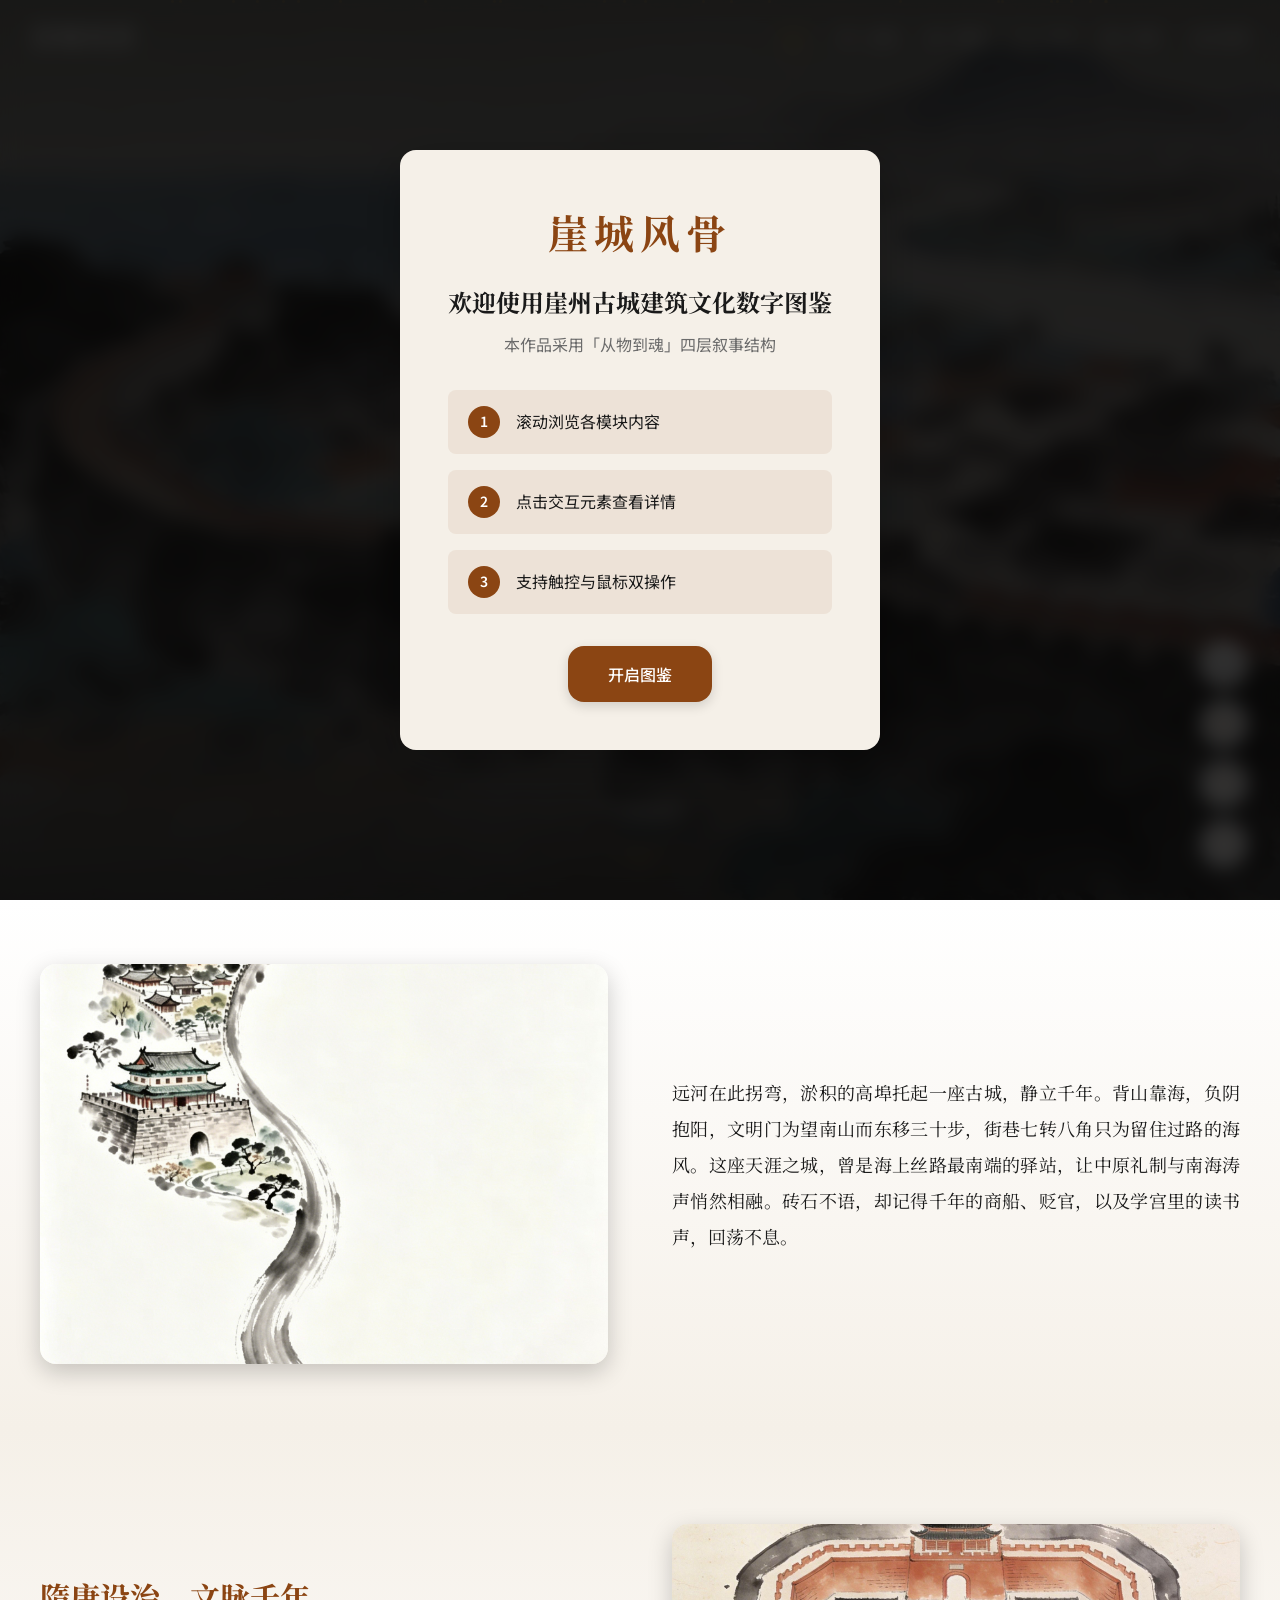
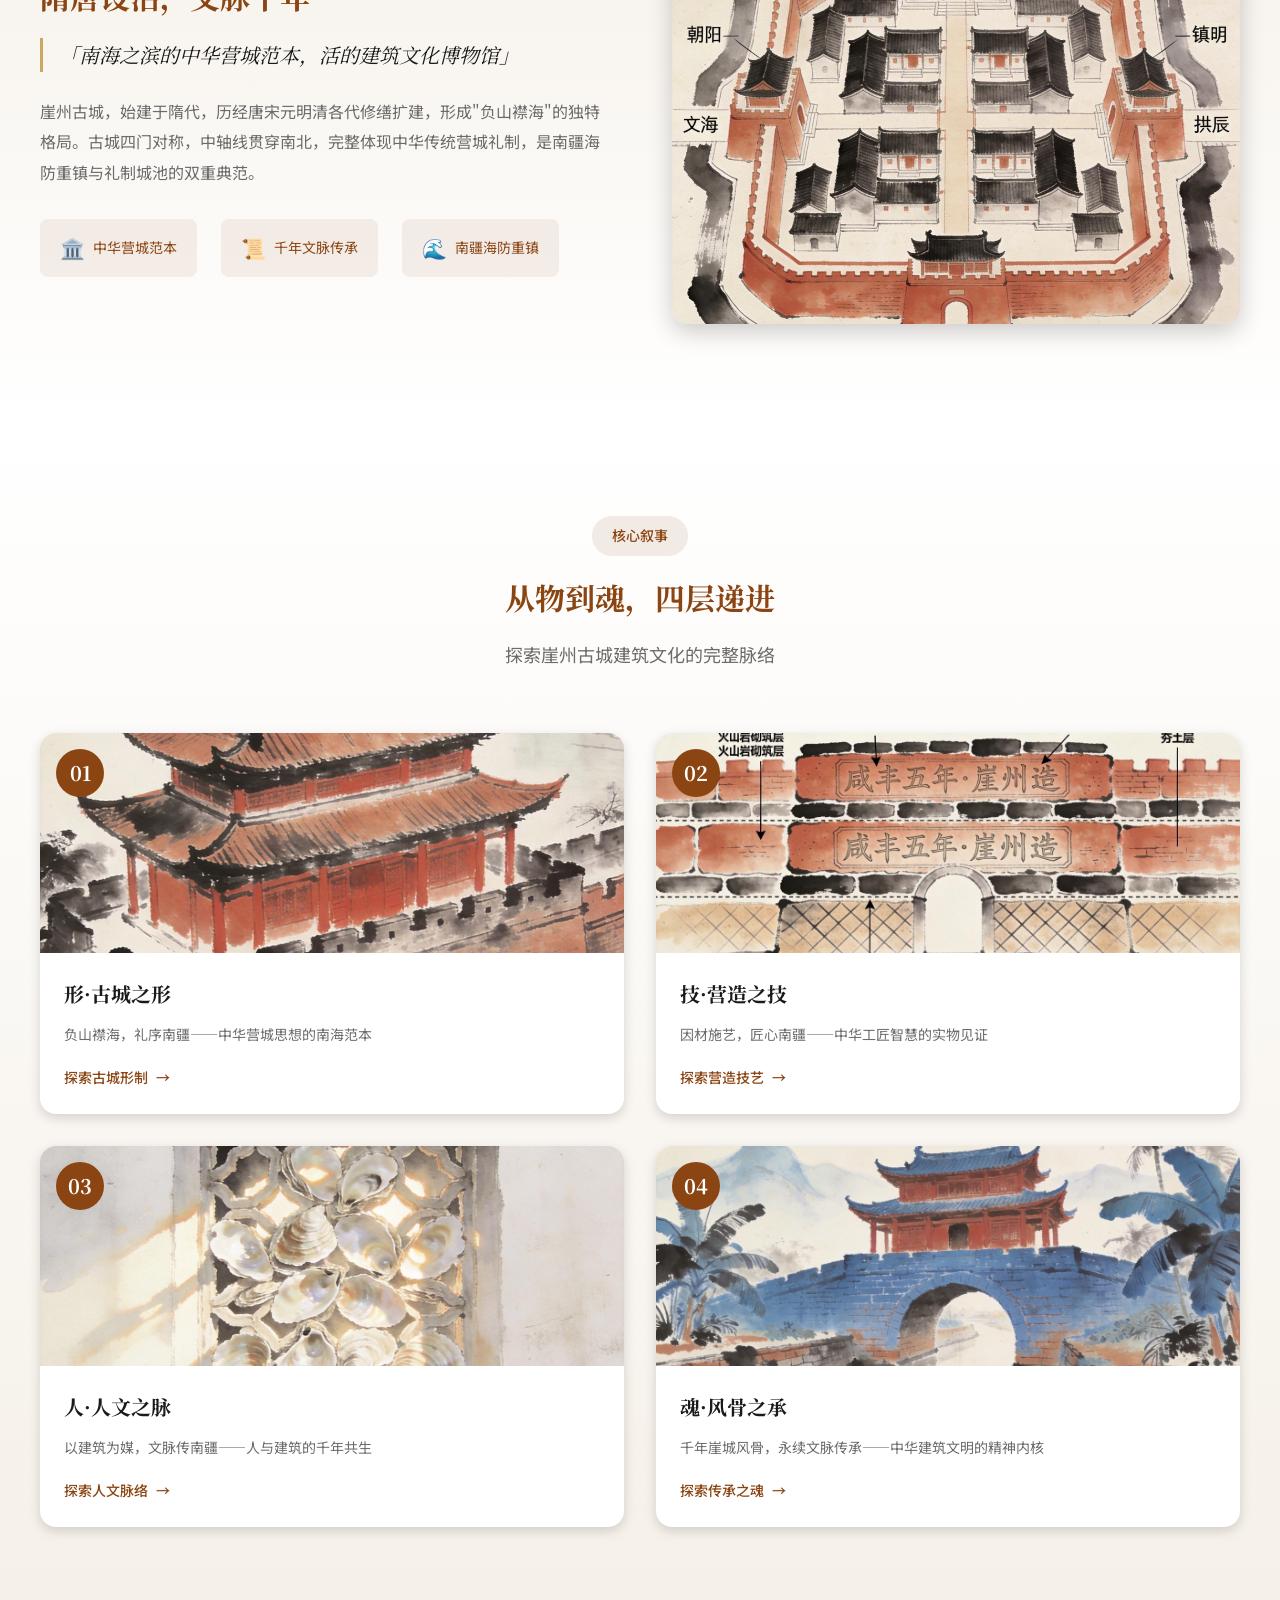
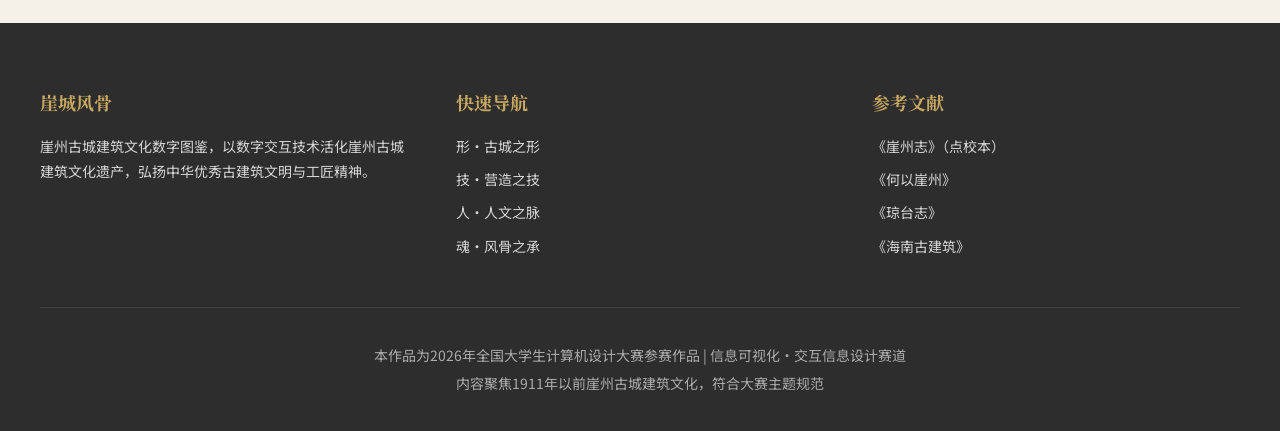
==== commit 19399330: "智能体、“形|古城发”j建筑格局、首页引言部分" ====
--- a/index.html
+++ b/index.html
@@ -66,15 +66,20 @@
         </button>
     </nav>
 
-    <!-- 全局控件 -->
-    <!-- 智能信息查询助手 -->
+    <!-- AI智能助手 -->
     <div class="assistant-float" id="assistant-float">
         <div class="assistant-header" id="assistant-header">
             <div class="assistant-title">
                 <span class="assistant-icon">🤖</span>
                 <span>崖城智查</span>
+                <span class="assistant-badge">AI</span>
             </div>
             <div class="assistant-controls">
+                <button class="assistant-btn" id="assistant-clear" title="清空对话">
+                    <svg viewBox="0 0 24 24" fill="none" stroke="currentColor" stroke-width="2">
+                        <path d="M3 6h18M19 6v14a2 2 0 0 1-2 2H7a2 2 0 0 1-2-2V6m3 0V4a2 2 0 0 1 2-2h4a2 2 0 0 1 2 2v2"/>
+                    </svg>
+                </button>
                 <button class="assistant-btn" id="assistant-min" title="最小化">
                     <svg viewBox="0 0 24 24" fill="none" stroke="currentColor" stroke-width="2">
                         <line x1="6" y1="12" x2="18" y2="12"/>
@@ -89,41 +94,42 @@
             </div>
         </div>
         
-        <div class="assistant-content">
+        <div class="assistant-chat" id="assistant-chat">
+            <div class="chat-messages" id="chat-messages"></div>
+            
+            <div class="chat-loading" id="chat-loading" style="display: none;">
+                <div class="loading-dots">
+                    <span></span>
+                    <span></span>
+                    <span></span>
+                </div>
+                <span>AI思考中...</span>
+            </div>
+            
+            <div class="quick-questions" id="quick-questions">
+                <button class="quick-btn" data-question="崖州古城的历史起源是什么？">古城历史</button>
+                <button class="quick-btn" data-question="崖州古城有哪些著名历史人物？">历史人物</button>
+                <button class="quick-btn" data-question="崖州古城的四门分别是什么？">古城四门</button>
+                <button class="quick-btn" data-question="苏轼与崖州有什么渊源？">苏轼</button>
+            </div>
+        </div>
+        
+        <div class="assistant-input-area">
             <div class="assistant-search">
-                <input type="text" id="assistant-input" placeholder="搜索崖州古城相关信息..." />
-                <button id="assistant-search-btn">
+                <input type="text" id="assistant-input" placeholder="输入您的问题，按Enter发送..." autocomplete="off" />
+                <button id="assistant-search-btn" title="发送">
                     <svg viewBox="0 0 24 24" fill="none" stroke="currentColor" stroke-width="2">
-                        <circle cx="11" cy="11" r="8"/>
-                        <line x1="21" y1="21" x2="16.65" y2="16.65"/>
+                        <line x1="22" y1="2" x2="11" y2="13"/>
+                        <polygon points="22 2 15 22 11 13 2 9 22 2"/>
                     </svg>
                 </button>
             </div>
-            
-            <div class="assistant-categories">
-                <button class="category-btn active" data-category="all">全部</button>
-                <button class="category-btn" data-category="history">历史沿革</button>
-                <button class="category-btn" data-category="officials">官员信息</button>
-                <button class="category-btn" data-category="architecture">建筑布局</button>
-                <button class="category-btn" data-category="literature">历史文献</button>
-            </div>
-            
-            <div class="assistant-results" id="assistant-results">
-                <div class="results-loading" id="results-loading">
-                    <div class="loading-spinner"></div>
-                    <span>正在查询中...</span>
-                </div>
-                <div class="results-empty" id="results-empty">
-                    <span>暂无搜索结果，请输入关键词查询</span>
-                </div>
-                <div class="results-list" id="results-list"></div>
-            </div>
-            
-            <div class="assistant-pagination" id="assistant-pagination"></div>
         </div>
         
         <div class="assistant-resize" id="assistant-resize"></div>
     </div>
+
+    <!-- 全局控件 -->
     
     <div class="global-controls">
         <button id="assistant-toggle" class="control-btn" title="智能助手">
@@ -191,6 +197,20 @@
         </div>
     </section>
 
+    <!-- 引言部分 -->
+    <section class="preface-section">
+        <div class="container">
+            <div class="preface-content scroll-reveal">
+                <div class="preface-text">
+                    <p class="preface-desc">远河在此拐弯，淤积的高埠托起一座古城，静立千年。背山靠海，负阴抱阳，文明门为望南山而东移三十步，街巷七转八角只为留住过路的海风。这座天涯之城，曾是海上丝路最南端的驿站，让中原礼制与南海涛声悄然相融。砖石不语，却记得千年的商船、贬官，以及学宫里的读书声，回荡不息。</p>
+                </div>
+                <div class="preface-image">
+                    <img src="images/content/Introduction.png" alt="崖州古城引言配图">
+                </div>
+            </div>
+        </div>
+    </section>
+
     <!-- 叙事开篇 -->
     <section class="intro-section">
         <div class="container">
--- a/css/global.css
+++ b/css/global.css
@@ -846,6 +846,246 @@
     margin-right: 0.5rem;
 }
 
+.assistant-badge {
+    padding: 0.125rem 0.5rem;
+    background: rgba(255, 255, 255, 0.3);
+    border-radius: 50px;
+    font-size: var(--text-xs);
+    font-weight: 500;
+}
+
+/* AI聊天区域 */
+.assistant-chat {
+    flex: 1;
+    display: flex;
+    flex-direction: column;
+    overflow: hidden;
+    background: linear-gradient(180deg, #faf8f5 0%, #f5f2ed 100%);
+}
+
+.chat-messages {
+    flex: 1;
+    padding: 1rem;
+    overflow-y: auto;
+    display: flex;
+    flex-direction: column;
+    gap: 1rem;
+}
+
+.chat-message {
+    display: flex;
+    gap: 0.75rem;
+    max-width: 90%;
+}
+
+.chat-message.user {
+    align-self: flex-end;
+    flex-direction: row-reverse;
+}
+
+.chat-message.ai {
+    align-self: flex-start;
+}
+
+.message-avatar {
+    width: 36px;
+    height: 36px;
+    border-radius: 50%;
+    display: flex;
+    align-items: center;
+    justify-content: center;
+    font-size: 1.25rem;
+    flex-shrink: 0;
+}
+
+.chat-message.user .message-avatar {
+    background: linear-gradient(135deg, var(--color-ochre), var(--color-ochre-light));
+}
+
+.chat-message.ai .message-avatar {
+    background: linear-gradient(135deg, #4a90a4, #6ab0c4);
+}
+
+.message-content {
+    display: flex;
+    flex-direction: column;
+    gap: 0.25rem;
+}
+
+.message-header {
+    font-size: var(--text-xs);
+    color: var(--color-stone);
+    font-weight: 500;
+}
+
+.message-body {
+    padding: 0.875rem 1rem;
+    border-radius: var(--radius-lg);
+    font-size: var(--text-sm);
+    line-height: 1.7;
+    word-wrap: break-word;
+}
+
+.chat-message.user .message-body {
+    background: linear-gradient(135deg, var(--color-ochre), var(--color-ochre-light));
+    color: var(--color-white);
+    border-bottom-right-radius: 4px;
+}
+
+.chat-message.ai .message-body {
+    background: var(--color-white);
+    color: var(--color-ink);
+    border: 1px solid var(--color-paper-dark);
+    border-bottom-left-radius: 4px;
+    box-shadow: 0 2px 8px rgba(0, 0, 0, 0.05);
+}
+
+/* 加载动画 */
+.chat-loading {
+    display: flex;
+    align-items: center;
+    gap: 0.75rem;
+    padding: 0.75rem 1rem;
+    margin: 0 1rem;
+    background: var(--color-white);
+    border-radius: var(--radius-md);
+    border: 1px solid var(--color-paper-dark);
+    font-size: var(--text-sm);
+    color: var(--color-stone);
+}
+
+.loading-dots {
+    display: flex;
+    gap: 4px;
+}
+
+.loading-dots span {
+    width: 8px;
+    height: 8px;
+    background: var(--color-ochre);
+    border-radius: 50%;
+    animation: dot-pulse 1.4s infinite ease-in-out both;
+}
+
+.loading-dots span:nth-child(1) {
+    animation-delay: -0.32s;
+}
+
+.loading-dots span:nth-child(2) {
+    animation-delay: -0.16s;
+}
+
+@keyframes dot-pulse {
+    0%, 80%, 100% {
+        transform: scale(0.6);
+        opacity: 0.5;
+    }
+    40% {
+        transform: scale(1);
+        opacity: 1;
+    }
+}
+
+/* 快捷问题 */
+.quick-questions {
+    display: flex;
+    flex-wrap: wrap;
+    gap: 0.5rem;
+    padding: 0.75rem 1rem;
+    border-top: 1px solid var(--color-paper-dark);
+    background: var(--color-white);
+}
+
+.quick-btn {
+    padding: 0.5rem 0.875rem;
+    background: var(--color-paper);
+    border: 1px solid var(--color-paper-dark);
+    border-radius: 50px;
+    font-size: var(--text-xs);
+    color: var(--color-stone);
+    cursor: pointer;
+    transition: all var(--transition-fast);
+    white-space: nowrap;
+}
+
+.quick-btn:hover {
+    background: var(--color-ochre);
+    border-color: var(--color-ochre);
+    color: var(--color-white);
+    transform: translateY(-1px);
+}
+
+/* 输入区域 */
+.assistant-input-area {
+    padding: 1rem;
+    background: var(--color-white);
+    border-top: 1px solid var(--color-paper-dark);
+}
+
+.assistant-input-area .assistant-search {
+    display: flex;
+    gap: 0.5rem;
+}
+
+.assistant-input-area .assistant-search input {
+    flex: 1;
+    padding: 0.875rem 1rem;
+    border: 2px solid var(--color-paper-dark);
+    border-radius: var(--radius-lg);
+    font-size: var(--text-sm);
+    transition: all var(--transition-fast);
+    background: var(--color-paper);
+}
+
+.assistant-input-area .assistant-search input:focus {
+    outline: none;
+    border-color: var(--color-ochre);
+    background: var(--color-white);
+}
+
+.assistant-input-area .assistant-search button {
+    width: 48px;
+    height: 48px;
+    display: flex;
+    align-items: center;
+    justify-content: center;
+    background: linear-gradient(135deg, var(--color-ochre), var(--color-ochre-light));
+    border: none;
+    border-radius: var(--radius-lg);
+    color: var(--color-white);
+    cursor: pointer;
+    transition: all var(--transition-fast);
+    box-shadow: 0 2px 8px rgba(139, 69, 19, 0.3);
+}
+
+.assistant-input-area .assistant-search button:hover {
+    transform: scale(1.05);
+    box-shadow: 0 4px 12px rgba(139, 69, 19, 0.4);
+}
+
+.assistant-input-area .assistant-search button svg {
+    width: 20px;
+    height: 20px;
+}
+
+/* 滚动条样式 */
+.chat-messages::-webkit-scrollbar {
+    width: 6px;
+}
+
+.chat-messages::-webkit-scrollbar-track {
+    background: transparent;
+}
+
+.chat-messages::-webkit-scrollbar-thumb {
+    background: var(--color-paper-dark);
+    border-radius: 3px;
+}
+
+.chat-messages::-webkit-scrollbar-thumb:hover {
+    background: var(--color-stone);
+}
+
 .assistant-resize {
     position: absolute;
     right: 0;
--- a/css/index.css
+++ b/css/index.css
@@ -249,6 +249,49 @@
     50% { transform: rotate(45deg) translateY(8px); }
 }
 
+/* ===== 引言部分 ===== */
+.preface-section {
+    padding: 4rem 2rem;
+    background: linear-gradient(to bottom, var(--color-white), var(--color-paper));
+}
+
+.preface-content {
+    display: grid;
+    grid-template-columns: 1fr 1fr;
+    gap: 4rem;
+    align-items: center;
+}
+
+.preface-image {
+    border-radius: var(--radius-lg);
+    overflow: hidden;
+    box-shadow: var(--shadow-lg);
+    order: 1;
+}
+
+.preface-image img {
+    width: 100%;
+    height: 400px;
+    object-fit: cover;
+    transition: transform 0.5s ease;
+}
+
+.preface-image:hover img {
+    transform: scale(1.05);
+}
+
+.preface-text {
+    order: 2;
+}
+
+.preface-desc {
+    font-family: var(--font-serif);
+    font-size: var(--text-lg);
+    color: var(--color-ink);
+    line-height: 2;
+    text-align: justify;
+}
+
 /* ===== 叙事开篇 ===== */
 .intro-section {
     padding: 6rem 2rem;
@@ -526,6 +569,19 @@
 
 /* ===== 响应式 ===== */
 @media (max-width: 992px) {
+    .preface-content {
+        grid-template-columns: 1fr;
+        gap: 2rem;
+    }
+    
+    .preface-image {
+        order: 1;
+    }
+    
+    .preface-text {
+        order: 2;
+    }
+    
     .intro-content {
         grid-template-columns: 1fr;
         gap: 2rem;
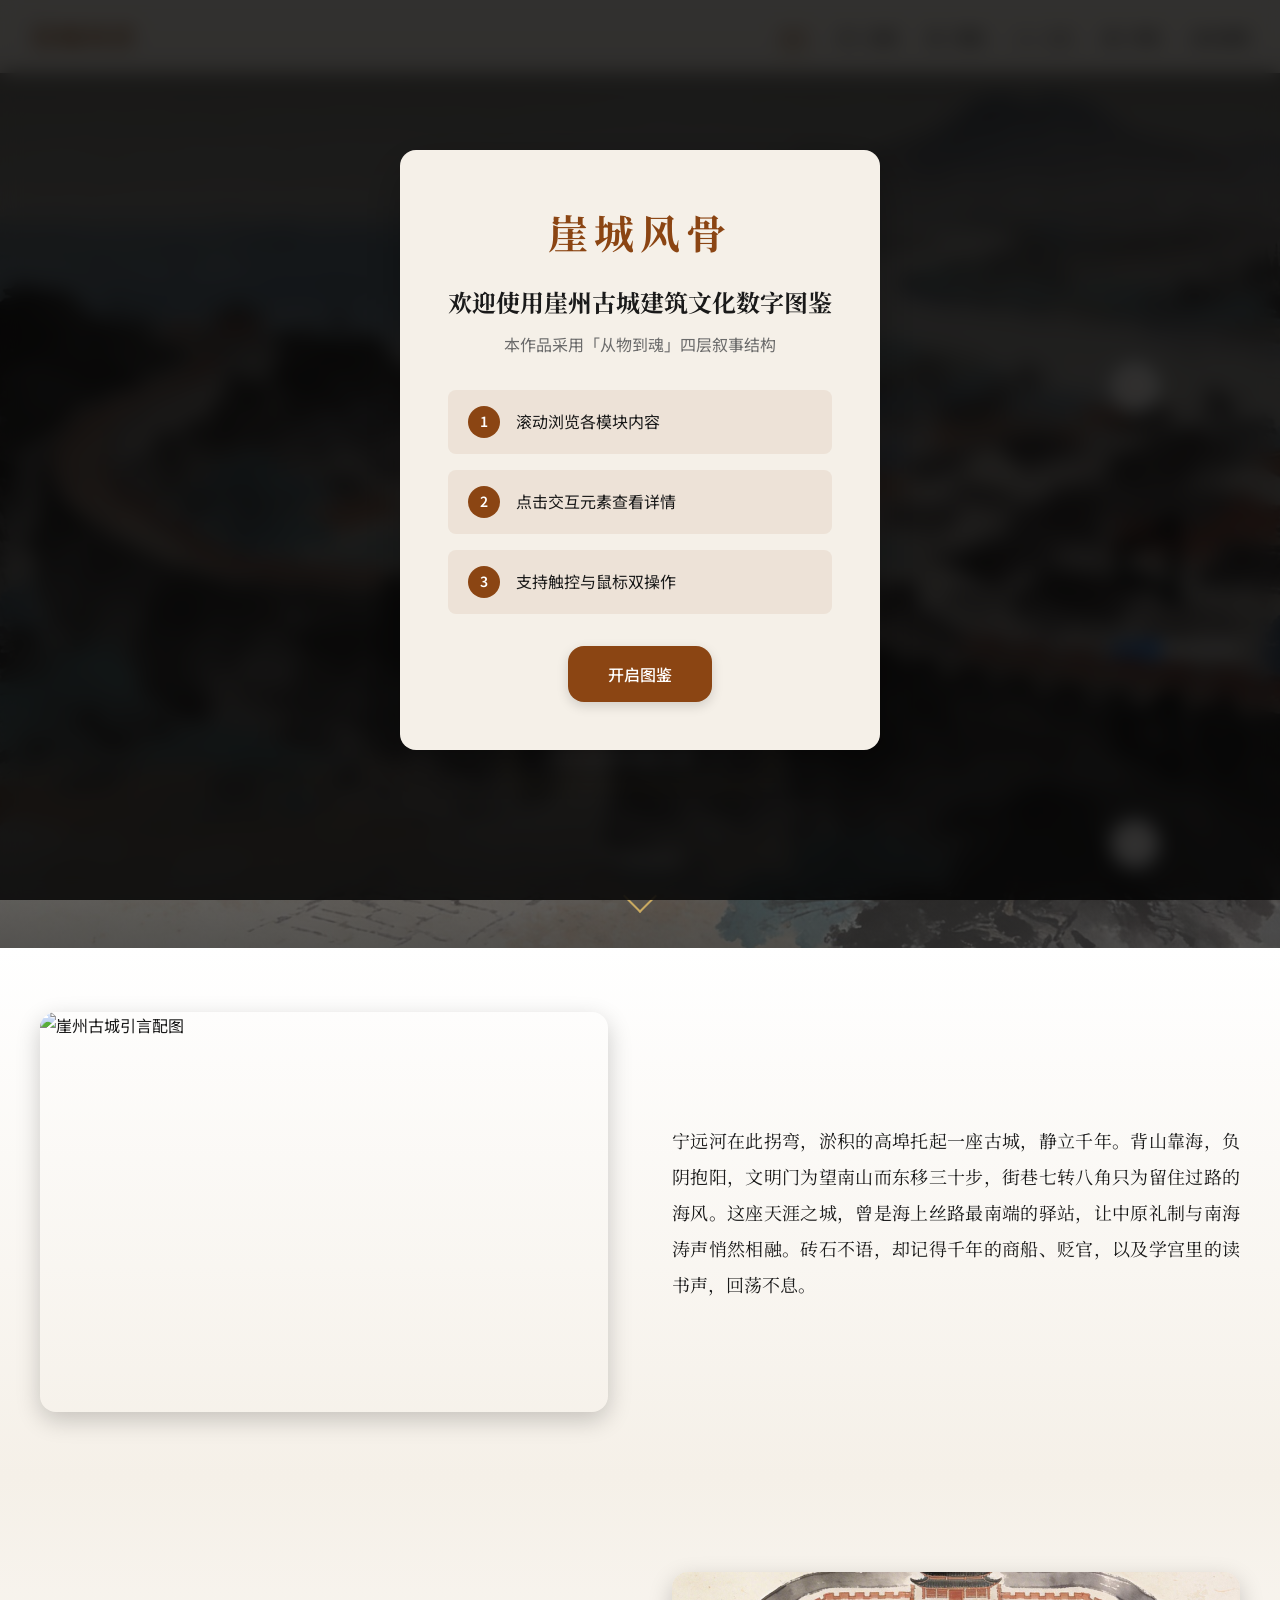
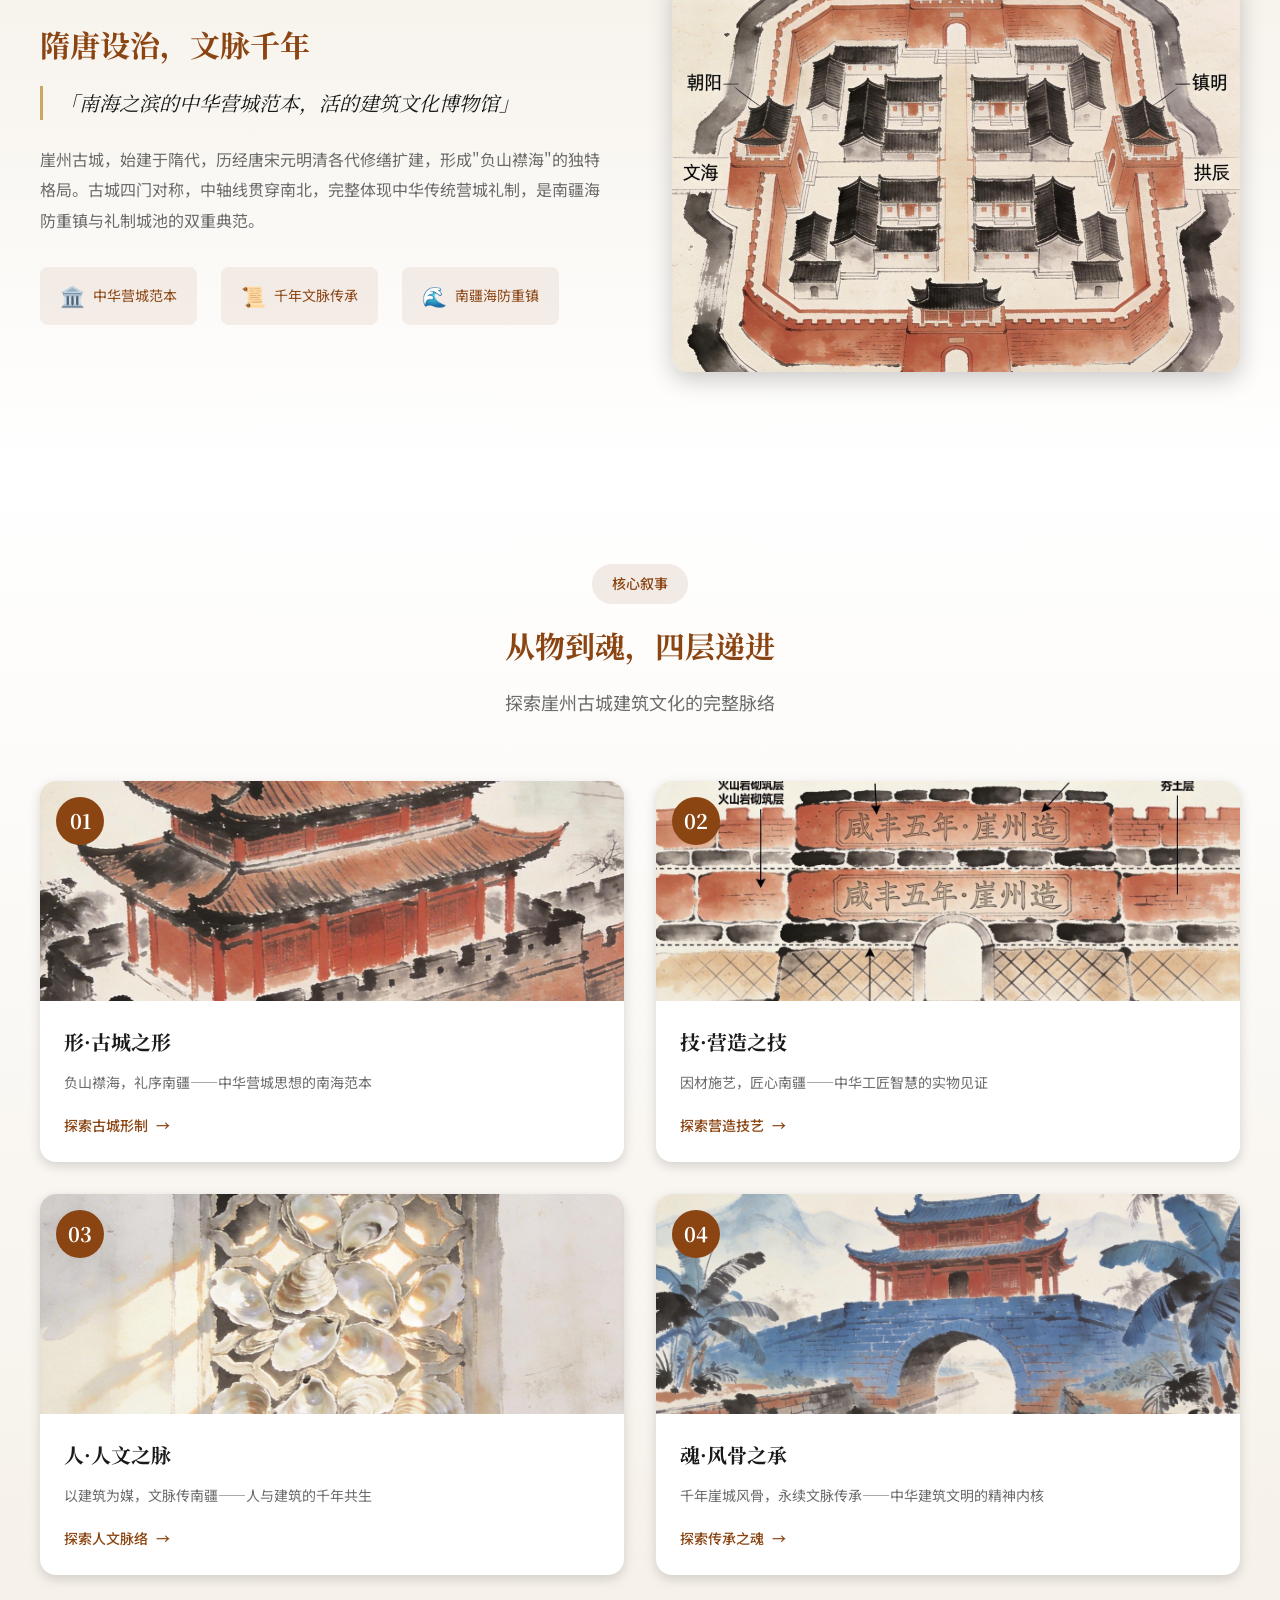
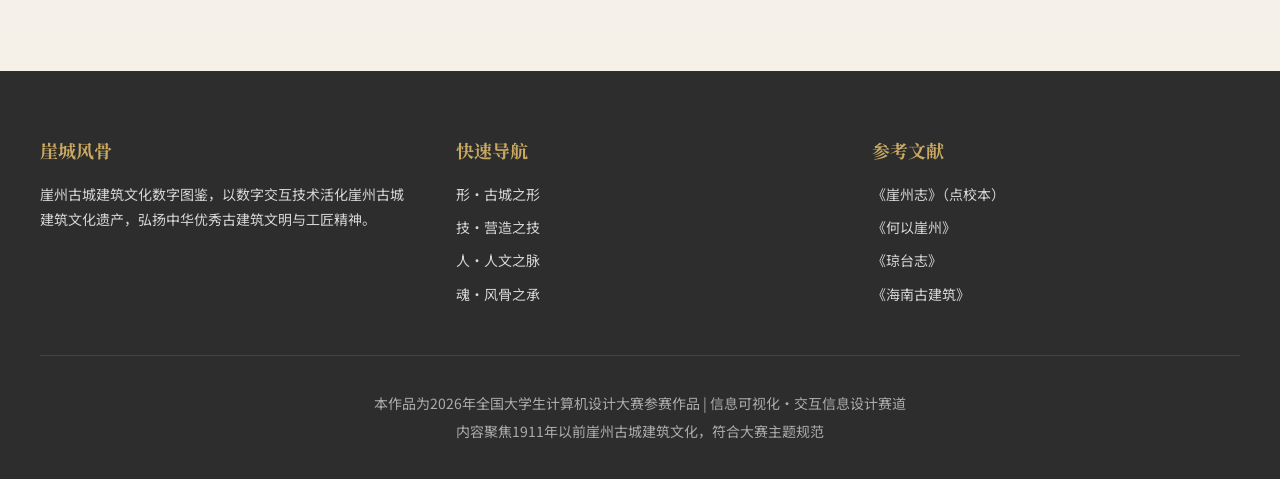
==== commit 57a1988a: "更新崖州古城图片和首页内容" ====
--- a/index.html
+++ b/index.html
@@ -70,7 +70,7 @@
     <div class="assistant-float" id="assistant-float">
         <div class="assistant-header" id="assistant-header">
             <div class="assistant-title">
-                <span class="assistant-icon">🤖</span>
+                <img src="images/content/agent1.png" alt="智能助手" class="assistant-icon">
                 <span>崖城智查</span>
                 <span class="assistant-badge">AI</span>
             </div>
@@ -129,24 +129,50 @@
         <div class="assistant-resize" id="assistant-resize"></div>
     </div>
 
+    <!-- 智能助手按钮（独立定位，可拖拽） -->
+    <button id="assistant-toggle" class="control-btn" title="智能助手">
+        <img src="images/content/agent1.png" alt="智能助手">
+    </button>
+
     <!-- 全局控件 -->
-    
     <div class="global-controls">
-        <button id="assistant-toggle" class="control-btn" title="智能助手">
-            <span>🤖</span>
-        </button>
-        <button id="audio-btn" class="control-btn" title="背景音乐">
-            <svg viewBox="0 0 24 24" fill="none" stroke="currentColor" stroke-width="2">
-                <path d="M11 5L6 9H2v6h4l5 4V5z"/>
-                <line x1="23" y1="9" x2="17" y2="15"/>
-                <line x1="17" y1="9" x2="23" y2="15"/>
-            </svg>
-        </button>
-        <button id="font-btn" class="control-btn" title="字体大小">
-            <svg viewBox="0 0 24 24" fill="none" stroke="currentColor" stroke-width="2">
-                <path d="M4 7V4h16v3M9 20h6M12 4v16"/>
-            </svg>
-        </button>
+        <div class="audio-control-wrapper">
+            <button id="audio-btn" class="control-btn" title="背景音乐">
+                <svg viewBox="0 0 24 24" fill="none" stroke="currentColor" stroke-width="2">
+                    <path d="M11 5L6 9H2v6h4l5 4V5z"/>
+                    <line x1="23" y1="9" x2="17" y2="15"/>
+                    <line x1="17" y1="9" x2="23" y2="15"/>
+                </svg>
+            </button>
+            <!-- 音频控制面板 -->
+            <div id="audio-panel" class="audio-panel">
+                <div class="audio-panel-header">
+                    <span class="audio-title">背景音乐</span>
+                    <button id="audio-play-pause" class="audio-play-btn">
+                        <svg viewBox="0 0 24 24" fill="currentColor">
+                            <path d="M8 5v14l11-7z"/>
+                        </svg>
+                    </button>
+                </div>
+                <div class="audio-progress-wrapper">
+                    <span id="audio-current-time" class="audio-time">0:00</span>
+                    <div id="audio-progress" class="audio-progress-bar">
+                        <div class="progress-fill"></div>
+                    </div>
+                    <span id="audio-duration" class="audio-time">0:00</span>
+                </div>
+                <div class="audio-volume-wrapper">
+                    <svg viewBox="0 0 24 24" fill="none" stroke="currentColor" stroke-width="2" class="volume-icon">
+                        <path d="M11 5L6 9H2v6h4l5 4V5z"/>
+                    </svg>
+                    <input type="range" id="volume-slider" class="volume-slider" min="0" max="100" value="30">
+                    <svg viewBox="0 0 24 24" fill="none" stroke="currentColor" stroke-width="2" class="volume-icon">
+                        <path d="M11 5L6 9H2v6h4l5 4V5z"/>
+                        <path d="M19.07 4.93a10 10 0 0 1 0 14.14M15.54 8.46a5 5 0 0 1 0 7.07"/>
+                    </svg>
+                </div>
+            </div>
+        </div>
         <button id="top-btn" class="control-btn" title="回到顶部">
             <svg viewBox="0 0 24 24" fill="none" stroke="currentColor" stroke-width="2">
                 <path d="M12 19V5M5 12l7-7 7 7"/>
@@ -202,10 +228,10 @@
         <div class="container">
             <div class="preface-content scroll-reveal">
                 <div class="preface-text">
-                    <p class="preface-desc">远河在此拐弯，淤积的高埠托起一座古城，静立千年。背山靠海，负阴抱阳，文明门为望南山而东移三十步，街巷七转八角只为留住过路的海风。这座天涯之城，曾是海上丝路最南端的驿站，让中原礼制与南海涛声悄然相融。砖石不语，却记得千年的商船、贬官，以及学宫里的读书声，回荡不息。</p>
+                    <p class="preface-desc">宁远河在此拐弯，淤积的高埠托起一座古城，静立千年。背山靠海，负阴抱阳，文明门为望南山而东移三十步，街巷七转八角只为留住过路的海风。这座天涯之城，曾是海上丝路最南端的驿站，让中原礼制与南海涛声悄然相融。砖石不语，却记得千年的商船、贬官，以及学宫里的读书声，回荡不息。</p>
                 </div>
                 <div class="preface-image">
-                    <img src="images/content/Introduction.png" alt="崖州古城引言配图">
+                    <img src="images/content/introduction1.png" alt="崖州古城引言配图">
                 </div>
             </div>
         </div>
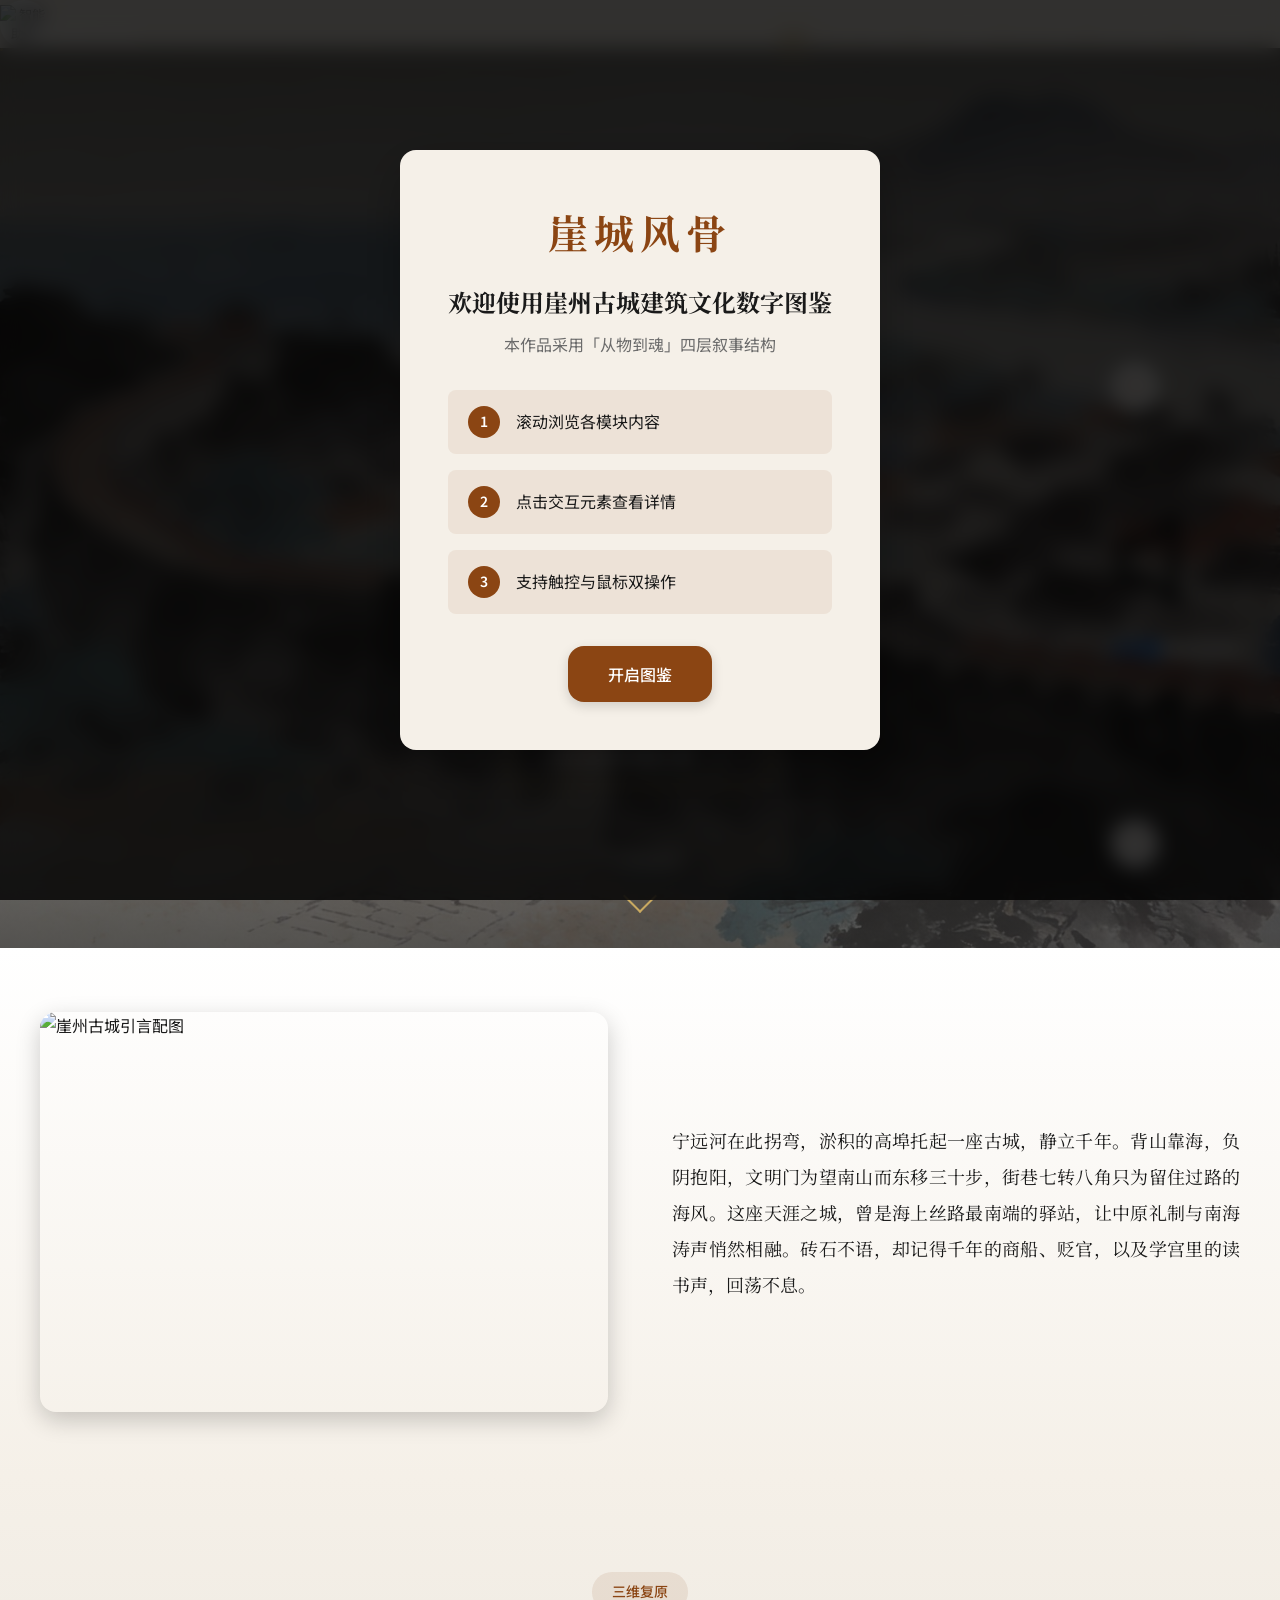
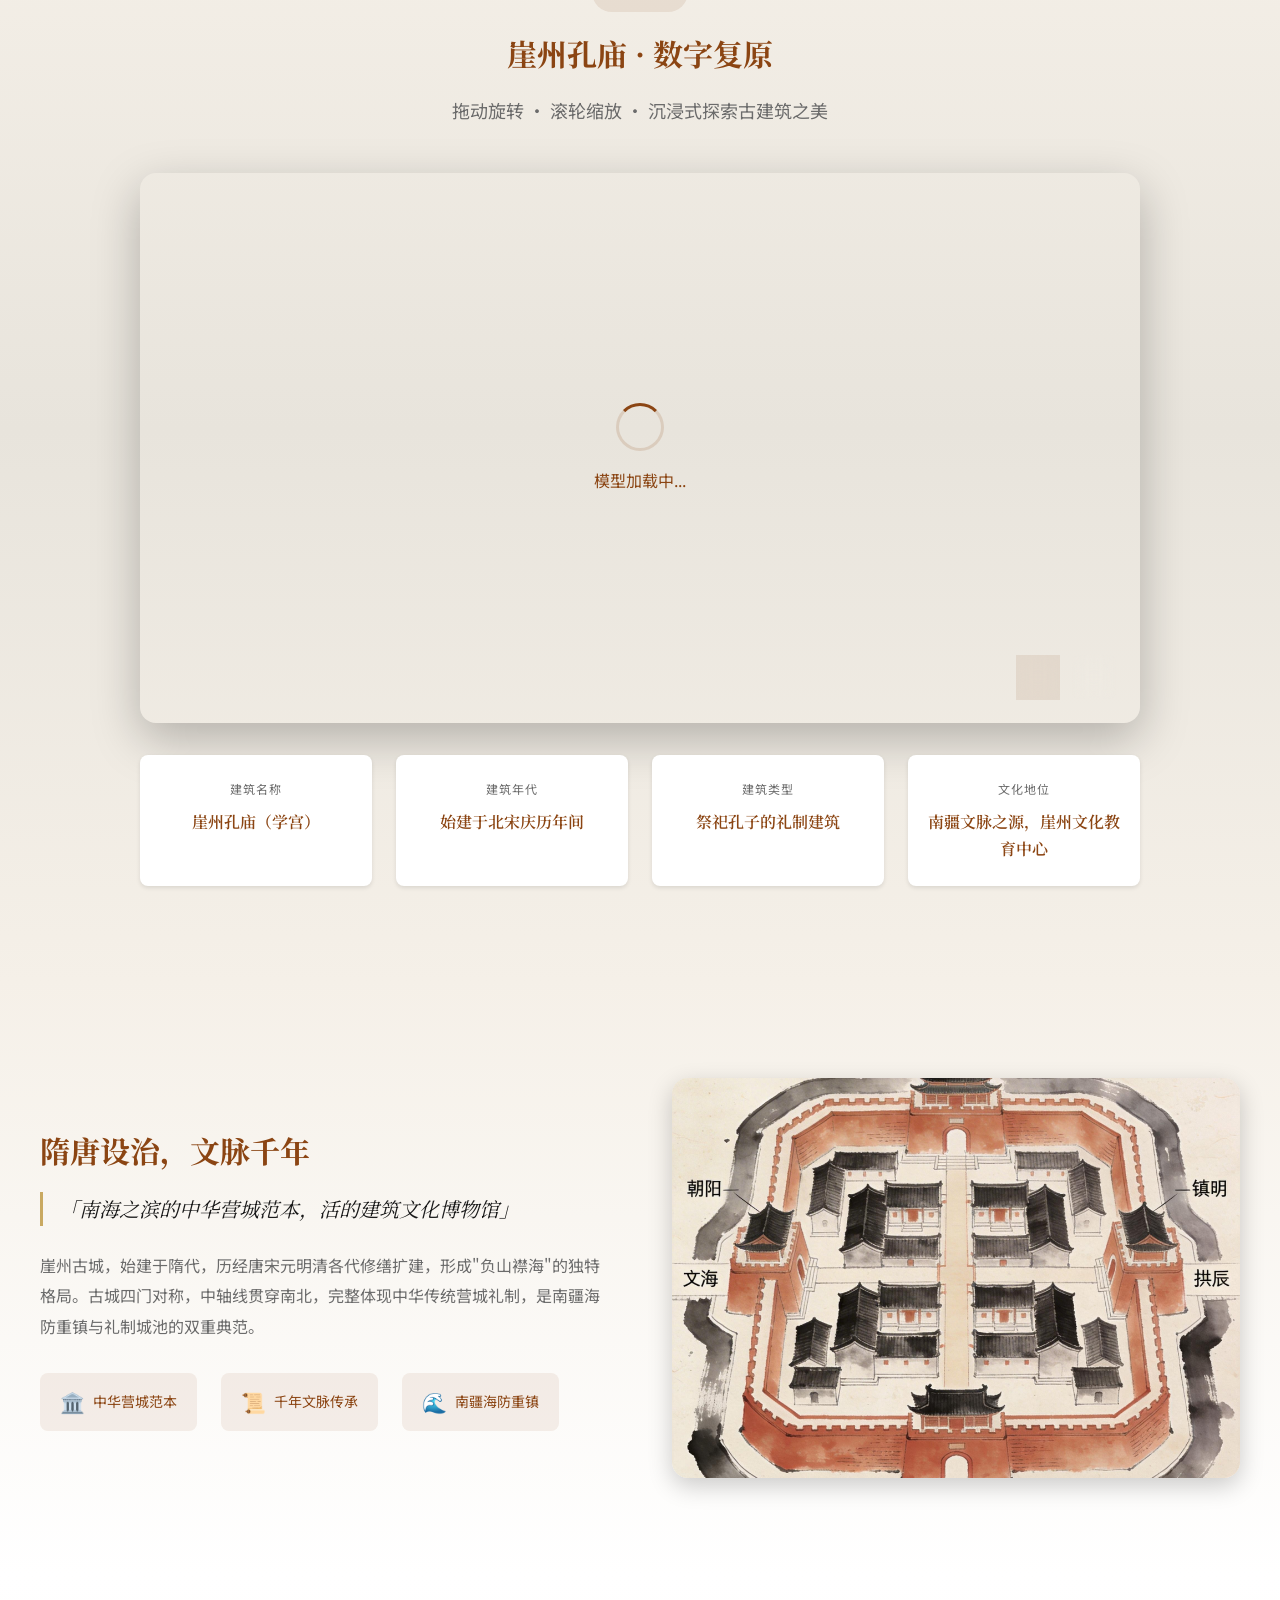
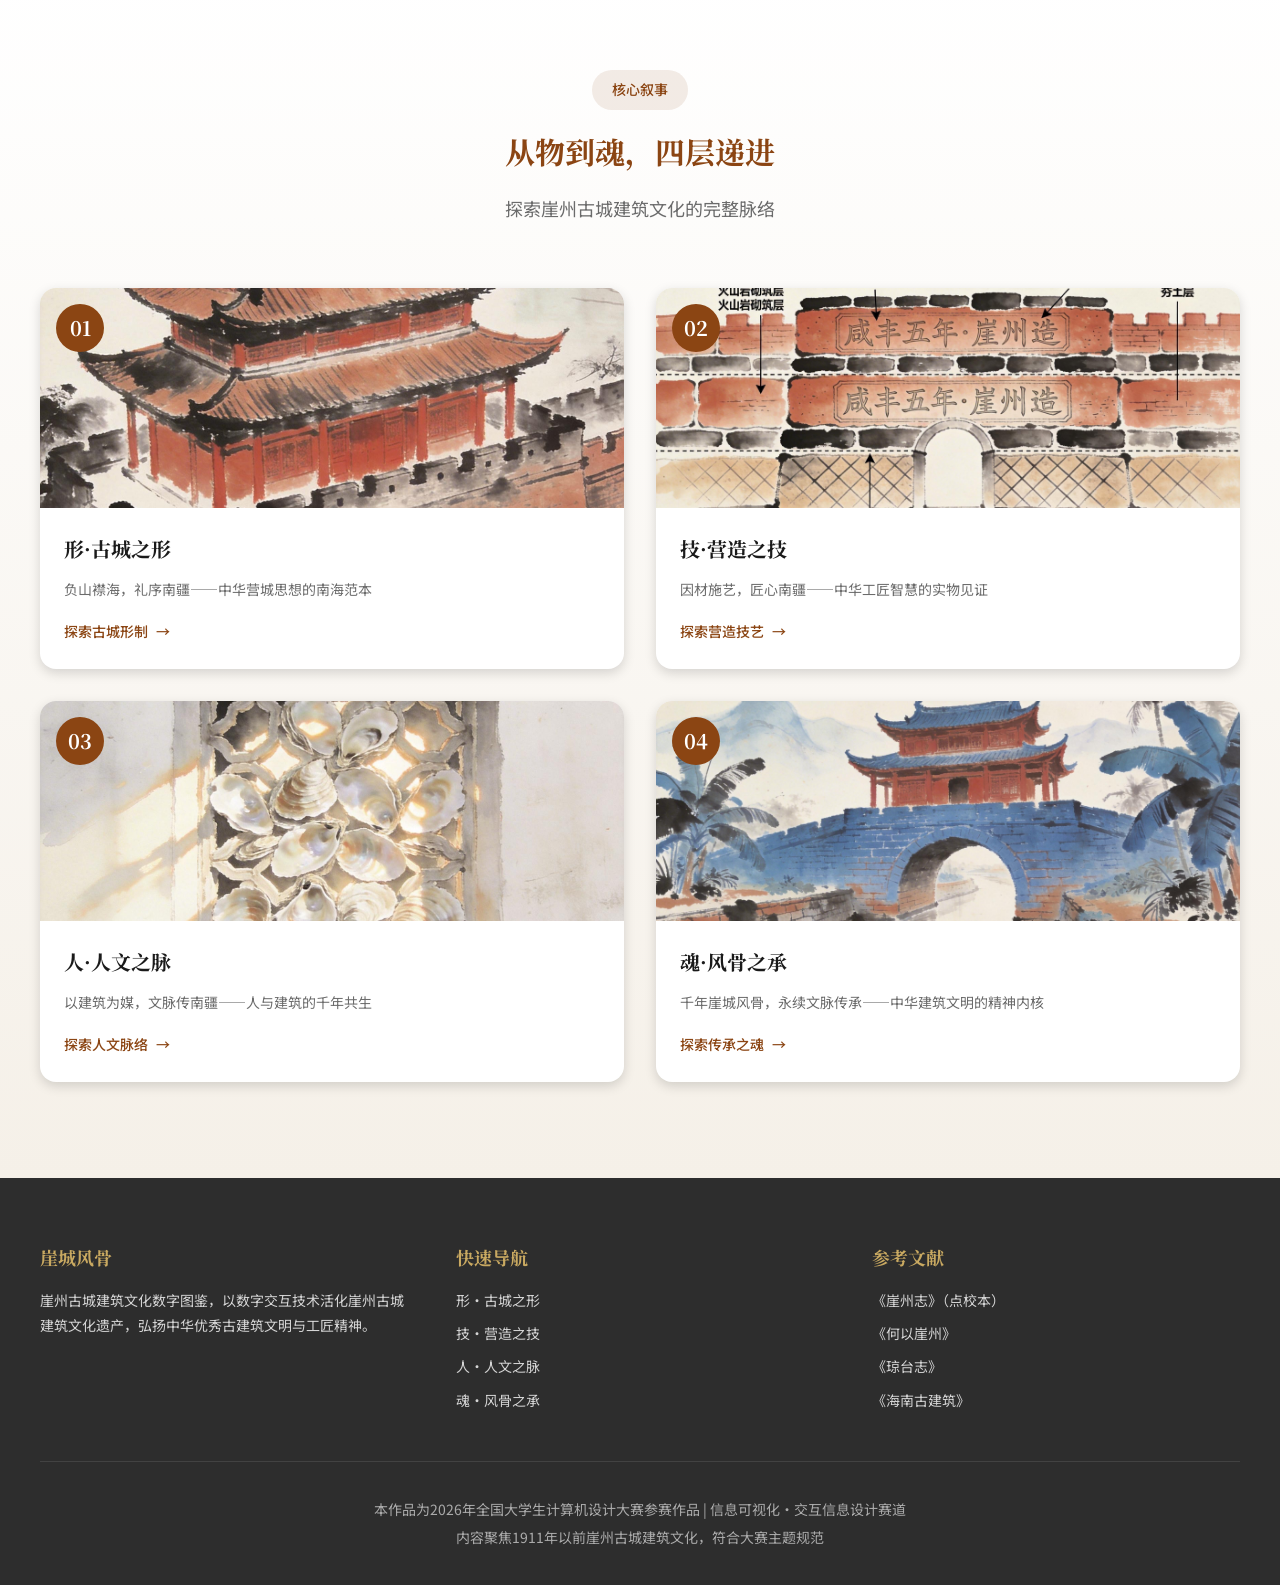
==== commit a090e7e8: "更新spirit相关功能和样式" ====
--- a/index.html
+++ b/index.html
@@ -237,6 +237,55 @@
         </div>
     </section>
 
+    <!-- 3D模型展示 -->
+    <section class="model-section" id="model-section">
+        <div class="container">
+            <div class="section-header scroll-reveal">
+                <span class="section-tag">三维复原</span>
+                <h2 class="section-title">崖州孔庙 · 数字复原</h2>
+                <p class="section-subtitle">拖动旋转 · 滚轮缩放 · 沉浸式探索古建筑之美</p>
+            </div>
+            <div class="model-viewer-wrapper scroll-reveal">
+                <div id="model-viewer" class="model-viewer"></div>
+                <div class="model-controls">
+                    <button id="model-reset" class="model-btn" title="重置视角">
+                        <svg viewBox="0 0 24 24" fill="none" stroke="currentColor" stroke-width="2">
+                            <path d="M3 12a9 9 0 1 0 9-9 9.75 9.75 0 0 0-6.74 2.74L3 8"/>
+                            <path d="M3 3v5h5"/>
+                        </svg>
+                    </button>
+                    <button id="model-rotate" class="model-btn active" title="自动旋转">
+                        <svg viewBox="0 0 24 24" fill="none" stroke="currentColor" stroke-width="2">
+                            <path d="M21.5 2v6h-6M2.5 22v-6h6M2 11.5a10 10 0 0 1 18.8-4.3M22 12.5a10 10 0 0 1-18.8 4.2"/>
+                        </svg>
+                    </button>
+                </div>
+                <div class="model-loading" id="model-loading">
+                    <div class="model-loading-spinner"></div>
+                    <span>模型加载中...</span>
+                </div>
+            </div>
+            <div class="model-info scroll-reveal">
+                <div class="model-info-item">
+                    <span class="model-info-label">建筑名称</span>
+                    <span class="model-info-value">崖州孔庙（学宫）</span>
+                </div>
+                <div class="model-info-item">
+                    <span class="model-info-label">建筑年代</span>
+                    <span class="model-info-value">始建于北宋庆历年间</span>
+                </div>
+                <div class="model-info-item">
+                    <span class="model-info-label">建筑类型</span>
+                    <span class="model-info-value">祭祀孔子的礼制建筑</span>
+                </div>
+                <div class="model-info-item">
+                    <span class="model-info-label">文化地位</span>
+                    <span class="model-info-value">南疆文脉之源，崖州文化教育中心</span>
+                </div>
+            </div>
+        </div>
+    </section>
+
     <!-- 叙事开篇 -->
     <section class="intro-section">
         <div class="container">
@@ -364,7 +413,16 @@
         </div>
     </footer>
 
+    <script type="importmap">
+    {
+        "imports": {
+            "three": "https://unpkg.com/three@0.160.0/build/three.module.js",
+            "three/addons/": "https://unpkg.com/three@0.160.0/examples/jsm/"
+        }
+    }
+    </script>
     <script src="js/global.js"></script>
     <script src="js/index.js"></script>
+    <script type="module" src="js/model-viewer.js"></script>
 </body>
 </html>
--- a/css/index.css
+++ b/css/index.css
@@ -292,6 +292,150 @@
     text-align: justify;
 }
 
+/* ===== 3D模型展示 ===== */
+.model-section {
+    padding: 6rem 2rem;
+    background: linear-gradient(180deg, var(--color-paper) 0%, #e8e4dc 50%, var(--color-paper) 100%);
+}
+
+.model-section .section-header {
+    text-align: center;
+    margin-bottom: 3rem;
+}
+
+.model-viewer-wrapper {
+    position: relative;
+    width: 100%;
+    max-width: 1000px;
+    margin: 0 auto;
+    border-radius: var(--radius-lg);
+    overflow: hidden;
+    box-shadow: var(--shadow-xl);
+    background: transparent;
+}
+
+.model-viewer {
+    width: 100%    ;
+    height: 550px;
+    display: block;
+}
+
+.model-viewer canvas {
+    display: block;
+    width: 100% !important;
+    height: 100% !important;
+}
+
+.model-controls {
+    position: absolute;
+    bottom: 1.5rem;
+    right: 1.5rem;
+    display: flex;
+    gap: 0.75rem;
+    z-index: 10;
+}
+
+.model-btn {
+    width: 44px;
+    height: 44px;
+    display: flex;
+    align-items: center;
+    justify-content: center;
+    background: rgba(139, 69, 19, 0.1);
+    backdrop-filter: blur(10px);
+    border: 1px solid rgba(139, 69, 19, 0.2);
+    border-radius: var(--radius-md);
+    color: var(--color-ochre);
+    cursor: pointer;
+    transition: all var(--transition-normal);
+}
+
+.model-btn:hover {
+    background: rgba(139, 69, 19, 0.2);
+    transform: scale(1.1);
+}
+
+.model-btn.active {
+    background: var(--color-ochre);
+    border-color: var(--color-ochre);
+    color: var(--color-white);
+}
+
+.model-btn svg {
+    width: 20px;
+    height: 20px;
+}
+
+.model-loading {
+    position: absolute;
+    top: 0;
+    left: 0;
+    right: 0;
+    bottom: 0;
+    display: flex;
+    flex-direction: column;
+    align-items: center;
+    justify-content: center;
+    gap: 1rem;
+    background: transparent;
+    color: var(--color-ochre);
+    z-index: 5;
+    transition: opacity 0.5s ease;
+}
+
+.model-loading-spinner {
+    width: 48px;
+    height: 48px;
+    border: 3px solid rgba(139, 69, 19, 0.15);
+    border-top-color: var(--color-ochre);
+    border-radius: 50%;
+    animation: spin 1s linear infinite;
+}
+
+@keyframes spin {
+    to { transform: rotate(360deg); }
+}
+
+.model-info {
+    display: grid;
+    grid-template-columns: repeat(4, 1fr);
+    gap: 1.5rem;
+    max-width: 1000px;
+    margin: 2rem auto 0;
+}
+
+.model-info-item {
+    display: flex;
+    flex-direction: column;
+    align-items: center;
+    text-align: center;
+    padding: 1.5rem 1rem;
+    background: var(--color-white);
+    border-radius: var(--radius-md);
+    box-shadow: var(--shadow-sm);
+    transition: all var(--transition-normal);
+}
+
+.model-info-item:hover {
+    transform: translateY(-5px);
+    box-shadow: var(--shadow-md);
+}
+
+.model-info-label {
+    font-size: var(--text-xs);
+    color: var(--color-stone);
+    text-transform: uppercase;
+    letter-spacing: 0.1em;
+    margin-bottom: 0.5rem;
+}
+
+.model-info-value {
+    font-family: var(--font-serif);
+    font-size: var(--text-base);
+    font-weight: 600;
+    color: var(--color-ochre);
+}
+
 /* ===== 叙事开篇 ===== */
 .intro-section {
     padding: 6rem 2rem;
@@ -595,6 +739,14 @@
         grid-template-columns: 1fr;
         gap: 2rem;
     }
+
+    .model-viewer {
+        height: 400px;
+    }
+
+    .model-info {
+        grid-template-columns: repeat(2, 1fr);
+    }
 }
 
 @media (max-width: 768px) {
@@ -611,4 +763,22 @@
     .intro-features {
         flex-direction: column;
     }
-}
+
+    .model-viewer {
+        height: 300px;
+    }
+
+    .model-info {
+        grid-template-columns: 1fr;
+    }
+
+    .model-controls {
+        bottom: 1rem;
+        right: 1rem;
+    }
+
+    .model-btn {
+        width: 38px;
+        height: 38px;
+    }
+}
